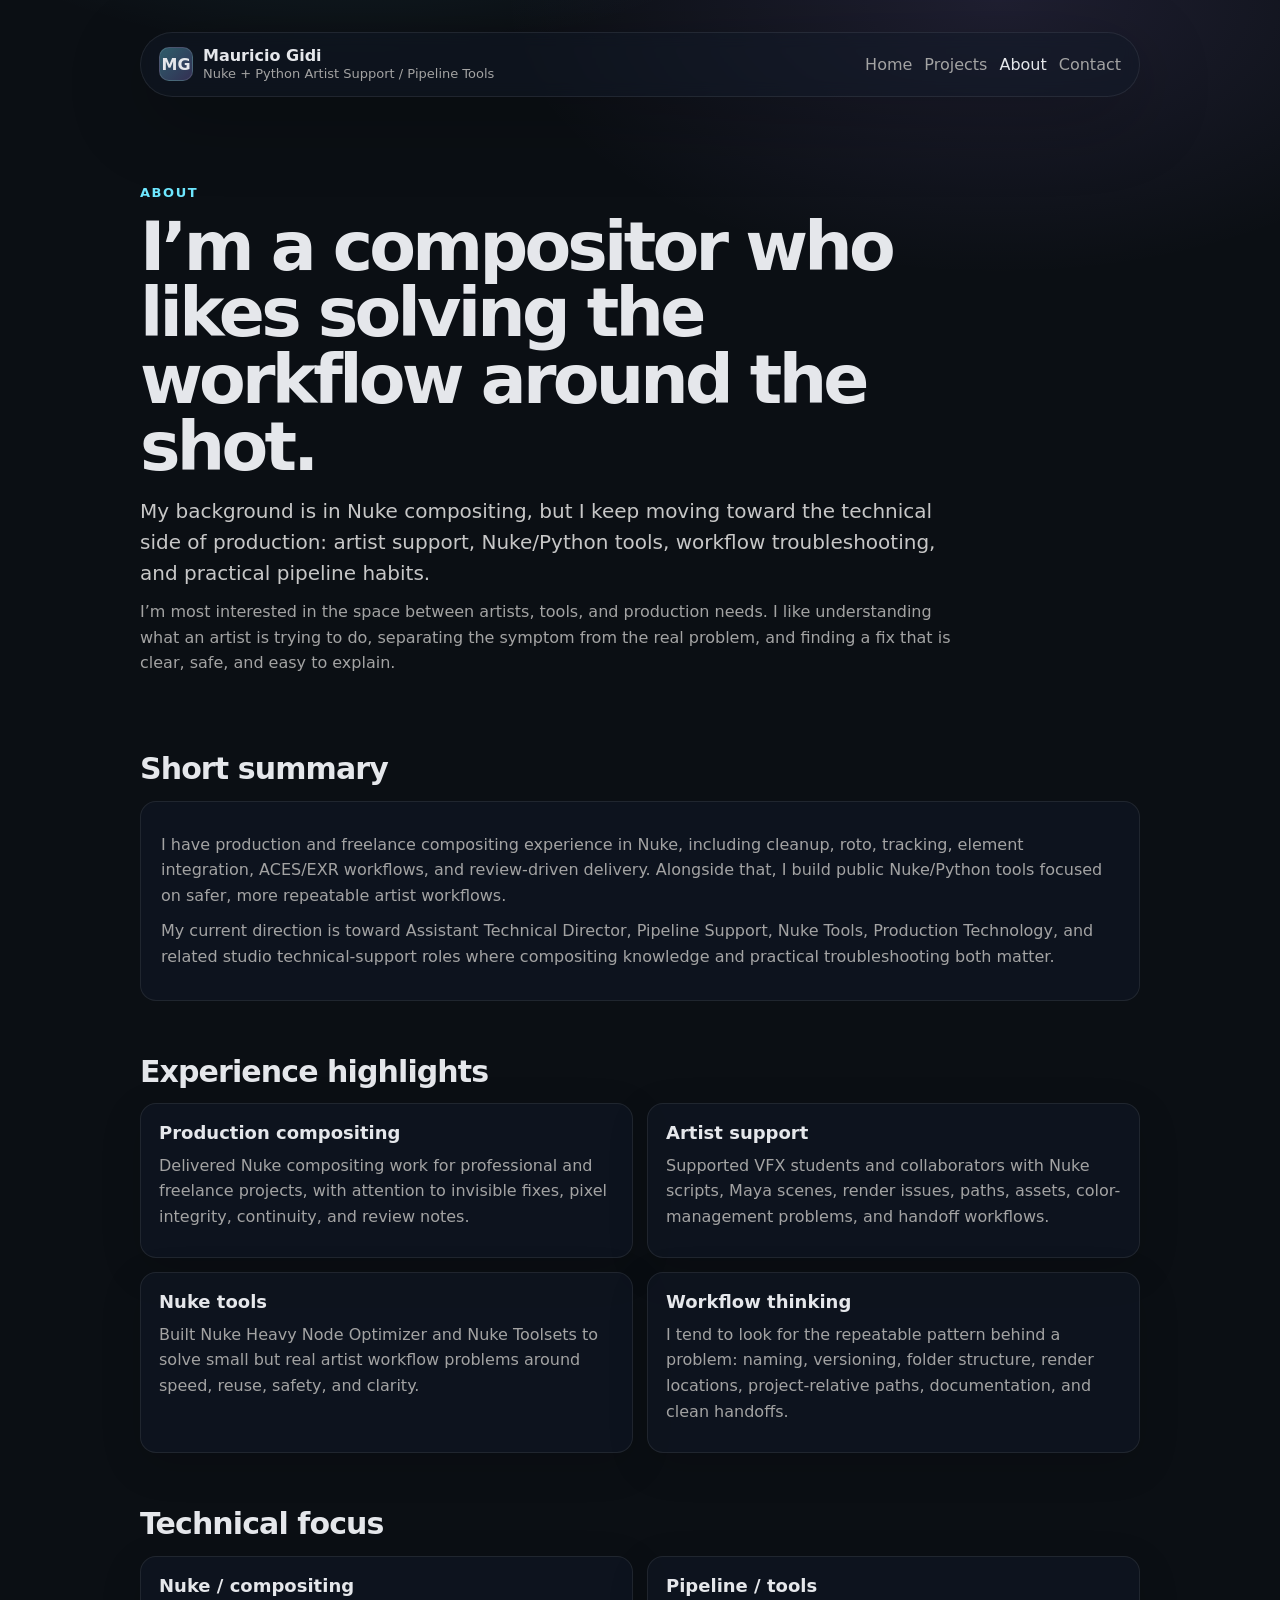
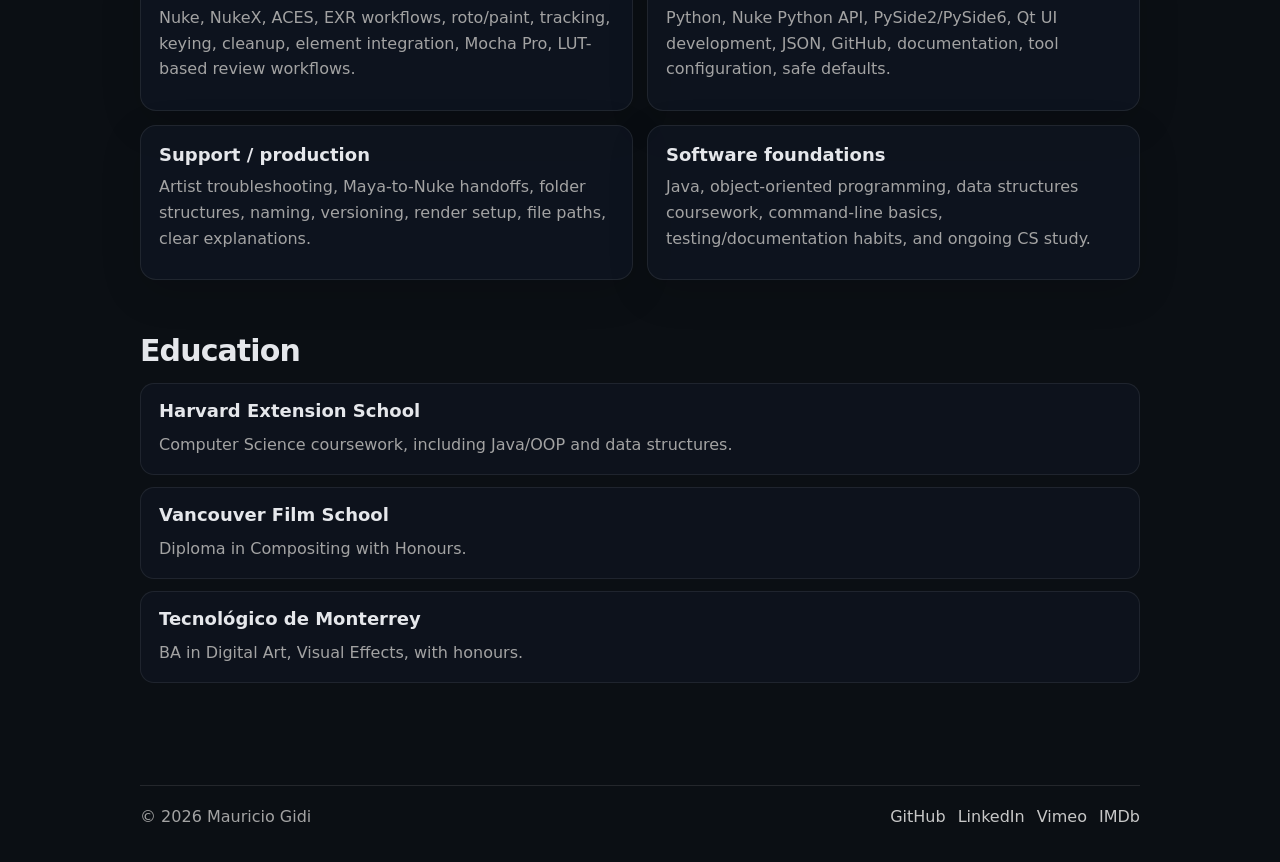
==== about/index.html @ 54291a0c "Update site" ====
<!doctype html>
<html lang="en">
<head>
  <meta charset="utf-8" />
  <meta name="viewport" content="width=device-width, initial-scale=1" />

  <title>About | Mauricio Gidi</title>
  <meta name="description" content="About Mauricio Gidi: VFX compositor focused on Nuke + Python artist support, pipeline tools, and practical production workflows." />
  <meta name="author" content="Mauricio Gidi" />
  <meta name="theme-color" content="#0b0f14" />

  <link rel="canonical" href="https://mauricio-gidi.github.io/about/" />
  <link rel="stylesheet" href="/assets/css/styles.css" />

  <!-- Favicons -->
  <link rel="icon" href="/favicon.ico" sizes="any" />
  <link rel="icon" type="image/png" sizes="32x32" href="/assets/favicons/favicon-32x32.png" />
  <link rel="icon" type="image/png" sizes="16x16" href="/assets/favicons/favicon-16x16.png" />
  <link rel="apple-touch-icon" sizes="180x180" href="/assets/favicons/apple-touch-icon.png" />

  <!-- Open Graph -->
  <meta property="og:title" content="About | Mauricio Gidi" />
  <meta property="og:description" content="VFX compositor focused on Nuke + Python artist support, pipeline tools, and practical production workflows." />
  <meta property="og:type" content="website" />
  <meta property="og:url" content="https://mauricio-gidi.github.io/about/" />
  <meta property="og:image" content="https://mauricio-gidi.github.io/assets/img/og/og-card.png" />
  <meta property="og:image:width" content="1200" />
  <meta property="og:image:height" content="630" />
  <meta property="og:site_name" content="Mauricio Gidi" />

  <!-- Twitter -->
  <meta name="twitter:card" content="summary_large_image" />
  <meta name="twitter:title" content="About | Mauricio Gidi" />
  <meta name="twitter:description" content="VFX compositor focused on Nuke + Python artist support, pipeline tools, and practical production workflows." />
  <meta name="twitter:image" content="https://mauricio-gidi.github.io/assets/img/og/og-card.png" />
</head>

<body>
  <a class="skip-link" href="#main">Skip to content</a>

  <header class="container site-header">
    <nav class="nav" aria-label="Primary">
      <a class="brand" href="/" aria-label="Mauricio Gidi home">
        <span class="badge">MG</span>
        <span>
          <span class="brand-name">Mauricio Gidi</span>
          <span class="brand-subtitle">Nuke + Python Artist Support / Pipeline Tools</span>
        </span>
      </a>

      <div class="nav-links">
        <a href="/">Home</a>
        <a href="/projects/">Projects</a>
        <a href="/about/" class="active" aria-current="page">About</a>
        <a href="/contact/">Contact</a>
      </div>
    </nav>
  </header>

  <main id="main" class="container">
    <section class="hero narrow-hero">
      <p class="eyebrow">About</p>
      <h1>I’m a compositor who likes solving the workflow around the shot.</h1>
      <p class="lede">
        My background is in Nuke compositing, but I keep moving toward the technical side of production:
        artist support, Nuke/Python tools, workflow troubleshooting, and practical pipeline habits.
      </p>
      <p>
        I’m most interested in the space between artists, tools, and production needs. I like understanding what an artist is trying to do,
        separating the symptom from the real problem, and finding a fix that is clear, safe, and easy to explain.
      </p>
    </section>

    <section aria-labelledby="summary-heading">
      <h2 id="summary-heading">Short summary</h2>
      <div class="content-card">
        <p>
          I have production and freelance compositing experience in Nuke, including cleanup, roto, tracking,
          element integration, ACES/EXR workflows, and review-driven delivery. Alongside that, I build public Nuke/Python tools
          focused on safer, more repeatable artist workflows.
        </p>
        <p>
          My current direction is toward Assistant Technical Director, Pipeline Support, Nuke Tools, Production Technology,
          and related studio technical-support roles where compositing knowledge and practical troubleshooting both matter.
        </p>
      </div>
    </section>

    <section aria-labelledby="highlights-heading">
      <h2 id="highlights-heading">Experience highlights</h2>
      <div class="grid compact-grid">
        <article class="card compact-card">
          <h3>Production compositing</h3>
          <p>
            Delivered Nuke compositing work for professional and freelance projects, with attention to invisible fixes,
            pixel integrity, continuity, and review notes.
          </p>
        </article>

        <article class="card compact-card">
          <h3>Artist support</h3>
          <p>
            Supported VFX students and collaborators with Nuke scripts, Maya scenes, render issues, paths, assets,
            color-management problems, and handoff workflows.
          </p>
        </article>

        <article class="card compact-card">
          <h3>Nuke tools</h3>
          <p>
            Built Nuke Heavy Node Optimizer and Nuke Toolsets to solve small but real artist workflow problems around speed,
            reuse, safety, and clarity.
          </p>
        </article>

        <article class="card compact-card">
          <h3>Workflow thinking</h3>
          <p>
            I tend to look for the repeatable pattern behind a problem: naming, versioning, folder structure,
            render locations, project-relative paths, documentation, and clean handoffs.
          </p>
        </article>
      </div>
    </section>

    <section aria-labelledby="skills-heading">
      <h2 id="skills-heading">Technical focus</h2>
      <div class="grid compact-grid">
        <article class="card compact-card">
          <h3>Nuke / compositing</h3>
          <p>Nuke, NukeX, ACES, EXR workflows, roto/paint, tracking, keying, cleanup, element integration, Mocha Pro, LUT-based review workflows.</p>
        </article>

        <article class="card compact-card">
          <h3>Pipeline / tools</h3>
          <p>Python, Nuke Python API, PySide2/PySide6, Qt UI development, JSON, GitHub, documentation, tool configuration, safe defaults.</p>
        </article>

        <article class="card compact-card">
          <h3>Support / production</h3>
          <p>Artist troubleshooting, Maya-to-Nuke handoffs, folder structures, naming, versioning, render setup, file paths, clear explanations.</p>
        </article>

        <article class="card compact-card">
          <h3>Software foundations</h3>
          <p>Java, object-oriented programming, data structures coursework, command-line basics, testing/documentation habits, and ongoing CS study.</p>
        </article>
      </div>
    </section>

    <section aria-labelledby="education-heading">
      <h2 id="education-heading">Education</h2>
      <div class="timeline">
        <article class="timeline-item">
          <h3>Harvard Extension School</h3>
          <p>Computer Science coursework, including Java/OOP and data structures.</p>
        </article>
        <article class="timeline-item">
          <h3>Vancouver Film School</h3>
          <p>Diploma in Compositing with Honours.</p>
        </article>
        <article class="timeline-item">
          <h3>Tecnológico de Monterrey</h3>
          <p>BA in Digital Art, Visual Effects, with honours.</p>
        </article>
      </div>
    </section>
  </main>

  <footer class="container">
    <div class="footer">
      <div>© <span id="y"></span> Mauricio Gidi</div>
      <div class="footer-links">
        <a href="https://github.com/Mauricio-Gidi">GitHub</a>
        <a href="https://www.linkedin.com/in/mauricio-gidi-29689b22a/">LinkedIn</a>
        <a href="https://vimeo.com/user203020207">Vimeo</a>
        <a href="https://www.imdb.com/name/nm15902324/">IMDb</a>
      </div>
    </div>
  </footer>

  <script>
    document.getElementById("y").textContent = new Date().getFullYear();
  </script>
</body>
</html>
---- assets/css/styles.css ----
:root{
  --bg:#0b0f14;
  --panel:#111827;
  --panel-2:#0f172a;
  --text:#e5e7eb;
  --muted:#a3a3a3;
  --muted-2:#c7c7c7;
  --accent:#6ee7ff;
  --accent-2:#a78bfa;
  --max: 1040px;
  --r: 16px;
  --border: rgba(255,255,255,.10);
  --border-soft: rgba(255,255,255,.08);
  --shadow: 0 20px 80px rgba(0,0,0,.24);
}

*{ box-sizing:border-box; }
html,body{ margin:0; padding:0; }
html{ scroll-behavior:smooth; }

body{
  font-family: ui-sans-serif, system-ui, -apple-system, Segoe UI, Roboto, Arial, "Noto Sans", "Helvetica Neue", sans-serif;
  background:
    radial-gradient(900px 500px at 28% -10%, rgba(110,231,255,.18), transparent 60%),
    radial-gradient(900px 500px at 78% 0%, rgba(167,139,250,.13), transparent 55%),
    var(--bg);
  color:var(--text);
  line-height:1.6;
}

img{ max-width:100%; }
a{ color:var(--text); text-decoration:none; }
a:hover{ text-decoration:underline; text-decoration-color:var(--accent); text-underline-offset:4px; }

/* Accessibility */
.skip-link{
  position:absolute;
  left:-999px;
  top:auto;
  width:1px;
  height:1px;
  overflow:hidden;
}
.skip-link:focus{
  left:16px;
  top:16px;
  width:auto;
  height:auto;
  padding:10px 12px;
  border-radius:12px;
  background: rgba(17,24,39,.96);
  border:1px solid var(--border);
  z-index:9999;
}
a:focus-visible, button:focus-visible, .btn:focus-visible{
  outline:2px solid var(--accent);
  outline-offset:3px;
  border-radius:12px;
}

.container{ max-width:var(--max); margin:0 auto; padding:32px 20px; }
.site-header{ padding-bottom:12px; }

.nav{
  display:flex;
  gap:18px;
  align-items:center;
  justify-content:space-between;
  padding:14px 18px;
  border:1px solid var(--border-soft);
  border-radius:999px;
  background:rgba(17,24,39,.50);
  backdrop-filter: blur(8px);
  box-shadow: var(--shadow);
}
.nav a{ color:var(--muted); }
.nav a.active,
.nav a:hover{ color:var(--text); }

.brand{
  display:flex;
  gap:10px;
  align-items:center;
  min-width:0;
}
.brand:hover{ text-decoration:none; }
.badge{
  width:34px;
  height:34px;
  border-radius:10px;
  display:grid;
  place-items:center;
  flex:0 0 auto;
  background: linear-gradient(135deg, rgba(110,231,255,.35), rgba(167,139,250,.25));
  border:1px solid rgba(255,255,255,.12);
  color:var(--text);
  font-weight:700;
}
.brand-name{
  display:block;
  font-weight:700;
  color:var(--text);
  line-height:1.15;
}
.brand-subtitle{
  display:block;
  font-size:13px;
  color:var(--muted);
  margin-top:1px;
  line-height:1.2;
}
.nav-links{
  display:flex;
  gap:12px;
  flex-wrap:wrap;
  justify-content:flex-end;
}

h1{
  font-size:clamp(38px, 7vw, 68px);
  line-height:.98;
  letter-spacing:-.055em;
  margin:10px 0 16px;
}
h2{
  font-size:clamp(22px, 3vw, 30px);
  line-height:1.15;
  letter-spacing:-.03em;
  margin:0 0 14px;
}
h3{
  font-size:18px;
  line-height:1.25;
  margin:0 0 8px;
}
p{ color:var(--muted); margin:10px 0; }
.lede{
  font-size:clamp(17px, 2vw, 20px);
  line-height:1.55;
  color:var(--muted-2);
}
.eyebrow{
  margin:0 0 10px;
  color:var(--accent);
  font-size:13px;
  font-weight:700;
  letter-spacing:.12em;
  text-transform:uppercase;
}

code{
  font-family: ui-monospace, SFMono-Regular, Menlo, Monaco, Consolas, "Liberation Mono", "Courier New", monospace;
  font-size:0.95em;
  padding:1px 6px;
  border-radius:8px;
  border:1px solid rgba(255,255,255,.10);
  background: rgba(17,24,39,.45);
}

section{ margin-top:54px; }
.hero{ padding:42px 0 12px; margin-top:0; }
.narrow-hero{ max-width:820px; }
.hero-grid{
  display:grid;
  grid-template-columns: minmax(0, 1.45fr) minmax(260px, .55fr);
  gap:24px;
  align-items:start;
}
.hero-panel,
.content-card{
  border:1px solid var(--border-soft);
  border-radius:var(--r);
  background:rgba(17,24,39,.55);
  padding:20px;
}
.hero-panel{ position:sticky; top:22px; margin-top:22px; }
.hero-panel h2{ font-size:18px; margin-bottom:12px; }

.kickers{
  display:flex;
  flex-wrap:wrap;
  gap:10px;
  margin:14px 0 4px;
}
.tag{
  font-size:13px;
  color:var(--text);
  padding:6px 10px;
  border-radius:999px;
  border:1px solid rgba(255,255,255,.10);
  background: rgba(17,24,39,.45);
}

.grid{
  display:grid;
  grid-template-columns: repeat(12, 1fr);
  gap:14px;
}
.card{
  grid-column: span 6;
  padding:18px;
  border-radius:var(--r);
  border:1px solid var(--border-soft);
  background: rgba(17,24,39,.55);
  box-shadow: 0 12px 42px rgba(0,0,0,.14);
}
.card p{ margin:0 0 10px; }
.card.thirds{ grid-column: span 4; }
.feature-card{ grid-column: span 6; }
.compact-grid .compact-card{ grid-column: span 6; }

.section-heading{
  display:flex;
  justify-content:space-between;
  align-items:end;
  gap:16px;
  margin-bottom:14px;
}
.section-intro{
  max-width:790px;
  margin-top:0;
  margin-bottom:16px;
}
.text-link{
  color:var(--accent);
  font-weight:700;
  white-space:nowrap;
}

.media{
  margin:14px 0 12px;
  border-radius:12px;
  overflow:hidden;
  border:1px solid rgba(255,255,255,.10);
  background: rgba(17,24,39,.35);
}
.media img{
  width:100%;
  height:auto;
  display:block;
}
.media figcaption{
  padding:9px 10px;
  font-size:13px;
  color:var(--muted);
}

.project-notes{
  display:grid;
  gap:10px;
  margin:14px 0;
  padding:14px;
  border-radius:12px;
  border:1px solid rgba(255,255,255,.10);
  background: rgba(15,23,42,.58);
}
.project-notes strong{
  display:block;
  font-size:13px;
  text-transform:uppercase;
  letter-spacing:.06em;
  color:var(--muted-2);
  margin-bottom:2px;
}
.project-notes p{ font-size:14px; line-height:1.45; }

.btnrow{
  display:flex;
  gap:10px;
  flex-wrap:wrap;
  margin-top:18px;
}
.btn{
  display:inline-block;
  padding:10px 12px;
  border-radius:12px;
  border:1px solid rgba(255,255,255,.12);
  background: rgba(17,24,39,.65);
  color:var(--text);
  font-weight:650;
}
.btn.primary{
  background: linear-gradient(135deg, rgba(110,231,255,.20), rgba(167,139,250,.14));
  border-color: rgba(110,231,255,.25);
}

.timeline{
  display:grid;
  gap:12px;
}
.timeline-item{
  padding:16px 18px;
  border-radius:14px;
  border:1px solid var(--border-soft);
  background: rgba(17,24,39,.45);
}
.timeline-item p{ margin-bottom:0; }

.footer{
  margin-top:38px;
  padding-top:18px;
  border-top:1px solid rgba(255,255,255,.10);
  display:flex;
  justify-content:space-between;
  gap:14px;
  flex-wrap:wrap;
  color:var(--muted);
}
.footer-links{
  display:flex;
  gap:12px;
  flex-wrap:wrap;
}
.footer a{ color:var(--muted-2); }

@media (max-width: 820px){
  .nav{
    align-items:flex-start;
    border-radius:24px;
    flex-direction:column;
  }
  .nav-links{ justify-content:flex-start; }
  .hero-grid{ grid-template-columns:1fr; }
  .hero-panel{ position:static; margin-top:0; }
  .card,
  .card.thirds,
  .feature-card,
  .compact-grid .compact-card{
    grid-column: span 12;
  }
  .section-heading{
    align-items:flex-start;
    flex-direction:column;
  }
}

@media (max-width: 520px){
  .container{ padding:24px 16px; }
  .brand-subtitle{ font-size:12px; }
  .nav-links{ gap:10px; }
  section{ margin-top:42px; }
}
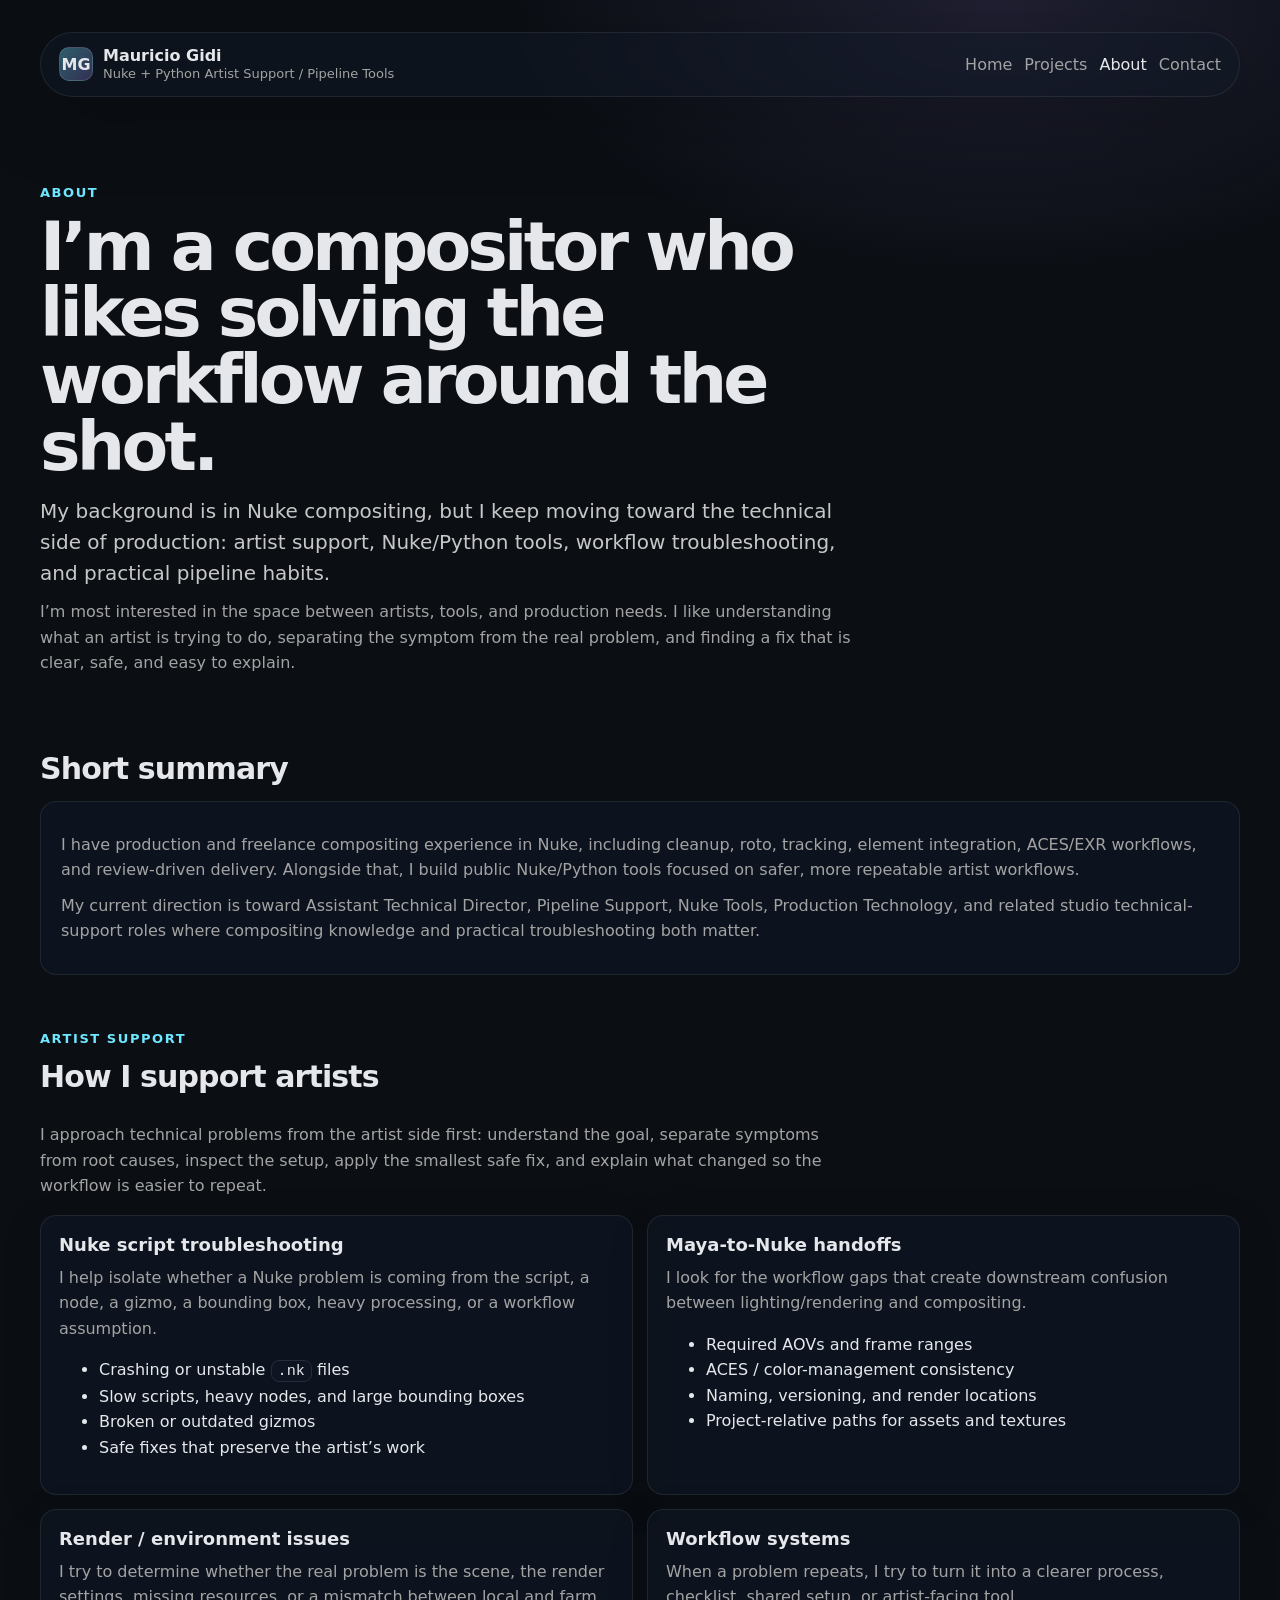
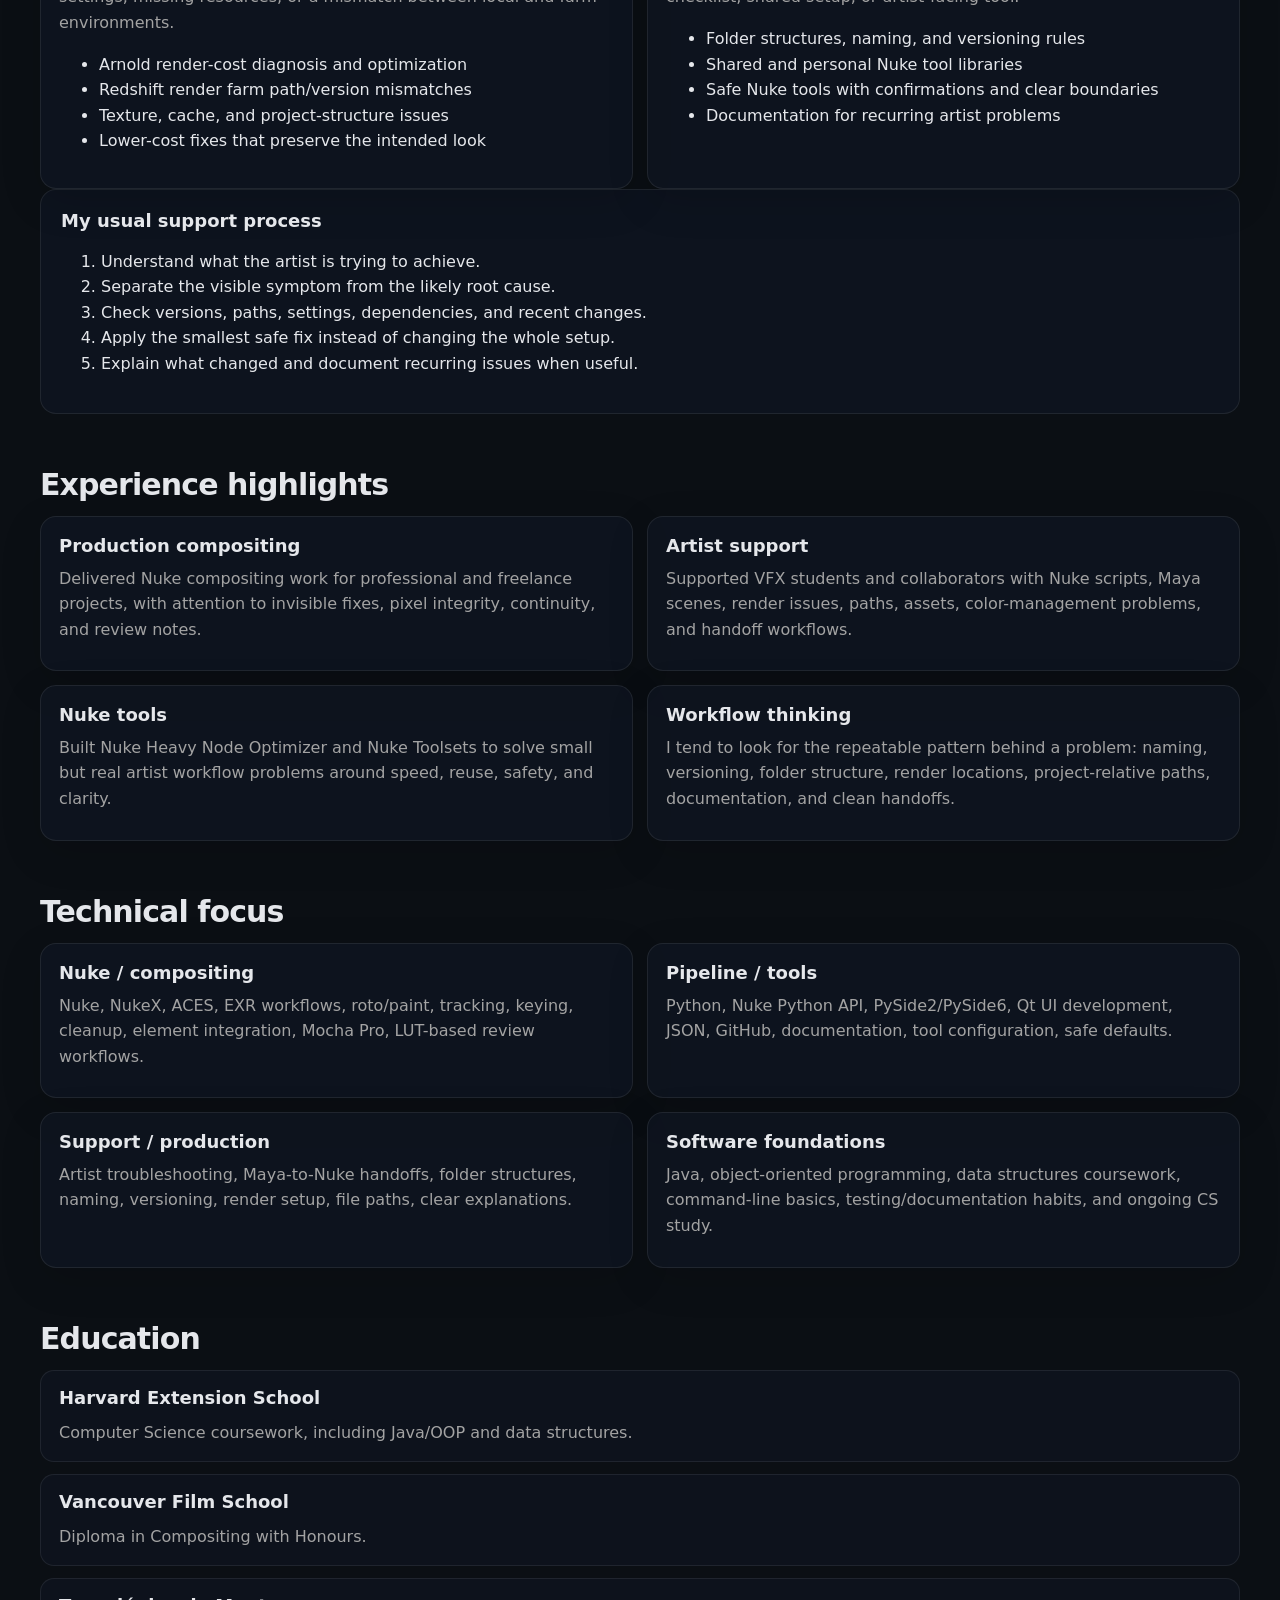
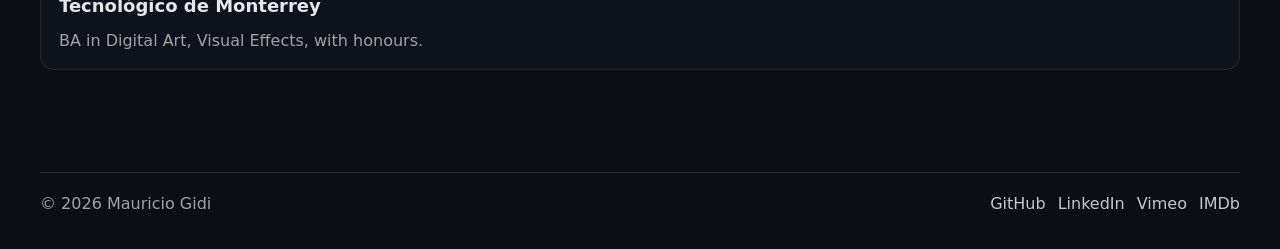
==== commit 4c85433d: "Update index.html" ====
--- a/about/index.html
+++ b/about/index.html
@@ -86,6 +86,87 @@
       </div>
     </section>
 
+    <section aria-labelledby="support-heading" class="support-section">
+      <div class="section-heading">
+        <div>
+          <p class="eyebrow">Artist support</p>
+          <h2 id="support-heading">How I support artists</h2>
+        </div>
+      </div>
+    
+      <p class="section-intro">
+        I approach technical problems from the artist side first: understand the goal, separate symptoms from root causes,
+        inspect the setup, apply the smallest safe fix, and explain what changed so the workflow is easier to repeat.
+      </p>
+    
+      <div class="grid support-grid">
+        <article class="card support-card">
+          <h3>Nuke script troubleshooting</h3>
+          <p>
+            I help isolate whether a Nuke problem is coming from the script, a node, a gizmo, a bounding box,
+            heavy processing, or a workflow assumption.
+          </p>
+          <ul class="proof-list">
+            <li>Crashing or unstable <code>.nk</code> files</li>
+            <li>Slow scripts, heavy nodes, and large bounding boxes</li>
+            <li>Broken or outdated gizmos</li>
+            <li>Safe fixes that preserve the artist’s work</li>
+          </ul>
+        </article>
+    
+        <article class="card support-card">
+          <h3>Maya-to-Nuke handoffs</h3>
+          <p>
+            I look for the workflow gaps that create downstream confusion between lighting/rendering and compositing.
+          </p>
+          <ul class="proof-list">
+            <li>Required AOVs and frame ranges</li>
+            <li>ACES / color-management consistency</li>
+            <li>Naming, versioning, and render locations</li>
+            <li>Project-relative paths for assets and textures</li>
+          </ul>
+        </article>
+    
+        <article class="card support-card">
+          <h3>Render / environment issues</h3>
+          <p>
+            I try to determine whether the real problem is the scene, the render settings, missing resources,
+            or a mismatch between local and farm environments.
+          </p>
+          <ul class="proof-list">
+            <li>Arnold render-cost diagnosis and optimization</li>
+            <li>Redshift render farm path/version mismatches</li>
+            <li>Texture, cache, and project-structure issues</li>
+            <li>Lower-cost fixes that preserve the intended look</li>
+          </ul>
+        </article>
+    
+        <article class="card support-card">
+          <h3>Workflow systems</h3>
+          <p>
+            When a problem repeats, I try to turn it into a clearer process, checklist, shared setup, or artist-facing tool.
+          </p>
+          <ul class="proof-list">
+            <li>Folder structures, naming, and versioning rules</li>
+            <li>Shared and personal Nuke tool libraries</li>
+            <li>Safe Nuke tools with confirmations and clear boundaries</li>
+            <li>Documentation for recurring artist problems</li>
+          </ul>
+        </article>
+      </div>
+    
+      <div class="content-card support-process" aria-labelledby="process-heading">
+        <h3 id="process-heading">My usual support process</h3>
+        <ol class="process-list">
+          <li>Understand what the artist is trying to achieve.</li>
+          <li>Separate the visible symptom from the likely root cause.</li>
+          <li>Check versions, paths, settings, dependencies, and recent changes.</li>
+          <li>Apply the smallest safe fix instead of changing the whole setup.</li>
+          <li>Explain what changed and document recurring issues when useful.</li>
+        </ol>
+      </div>
+    </section>
+    
     <section aria-labelledby="highlights-heading">
       <h2 id="highlights-heading">Experience highlights</h2>
       <div class="grid compact-grid">
--- a/assets/css/styles.css
+++ b/assets/css/styles.css
@@ -7,7 +7,7 @@
   --muted-2:#c7c7c7;
   --accent:#6ee7ff;
   --accent-2:#a78bfa;
-  --max: 1040px;
+  --max: 1240px;
   --r: 16px;
   --border: rgba(255,255,255,.10);
   --border-soft: rgba(255,255,255,.08);
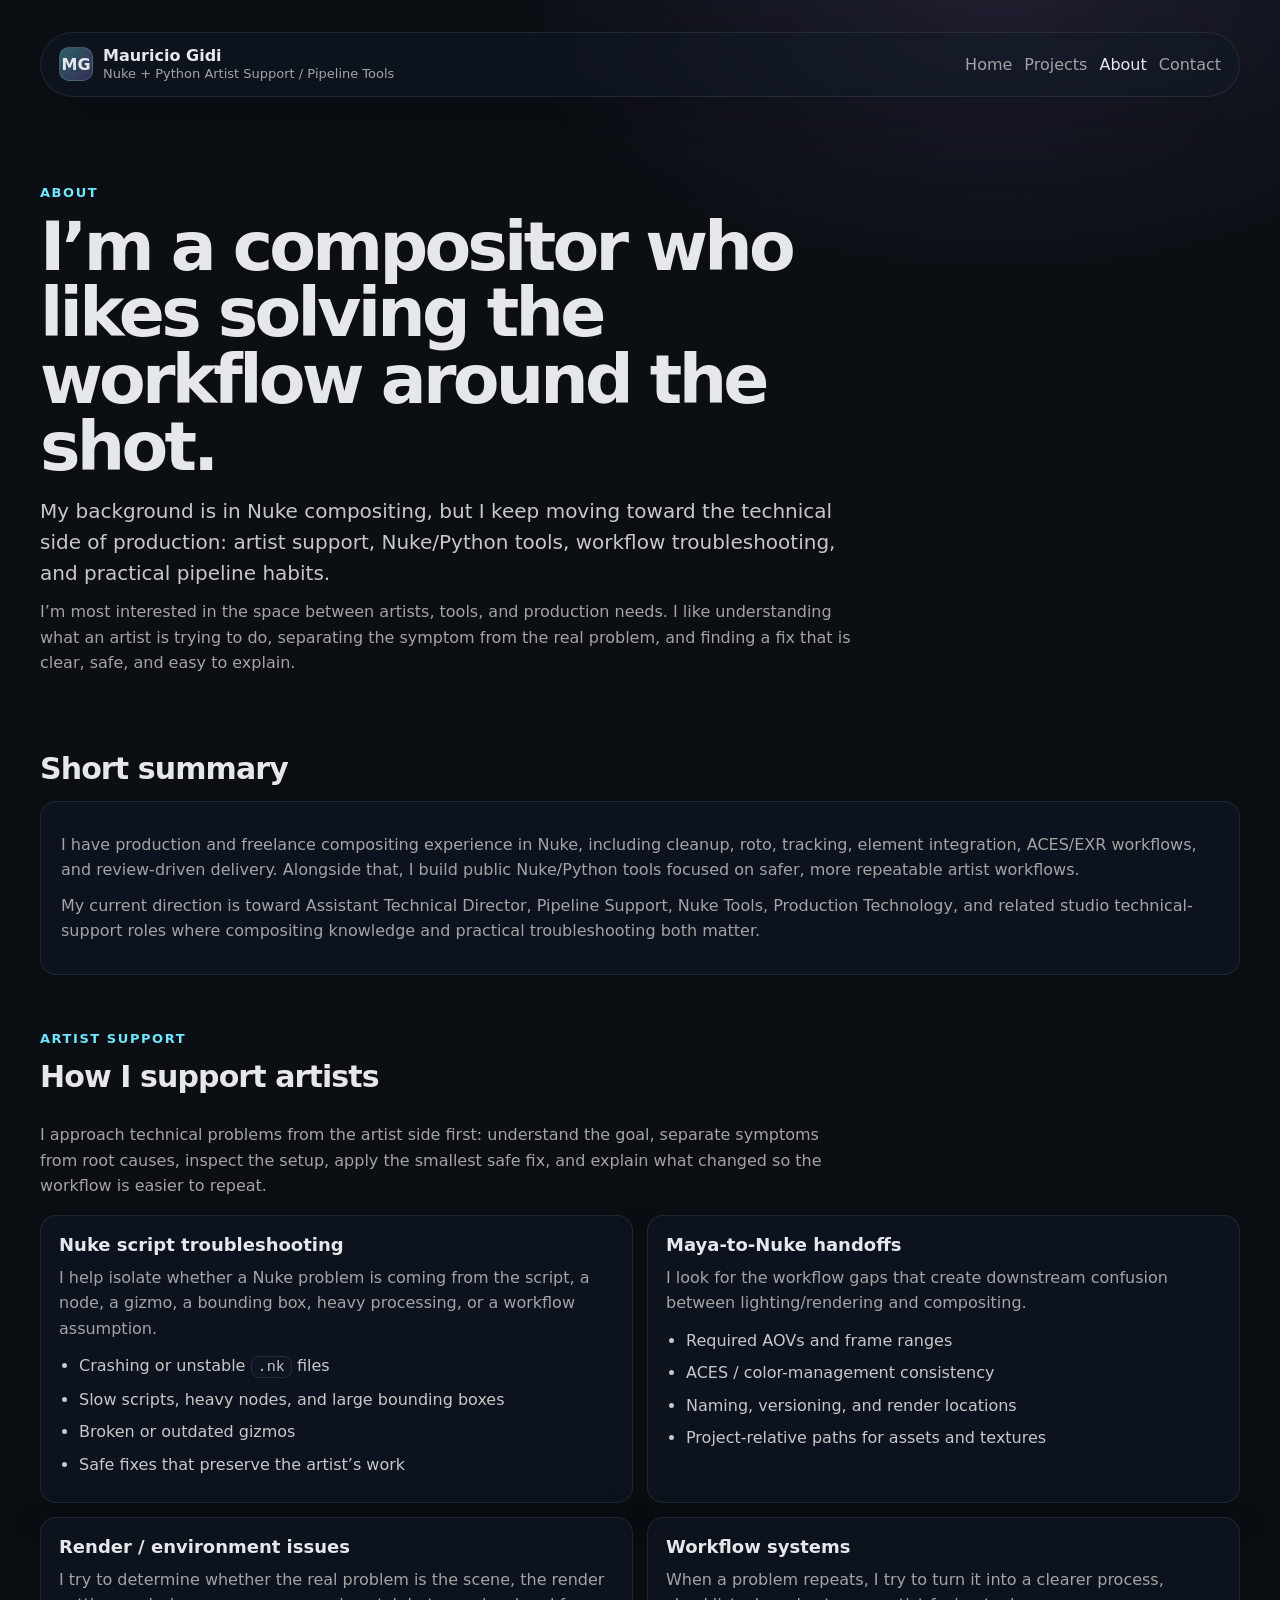
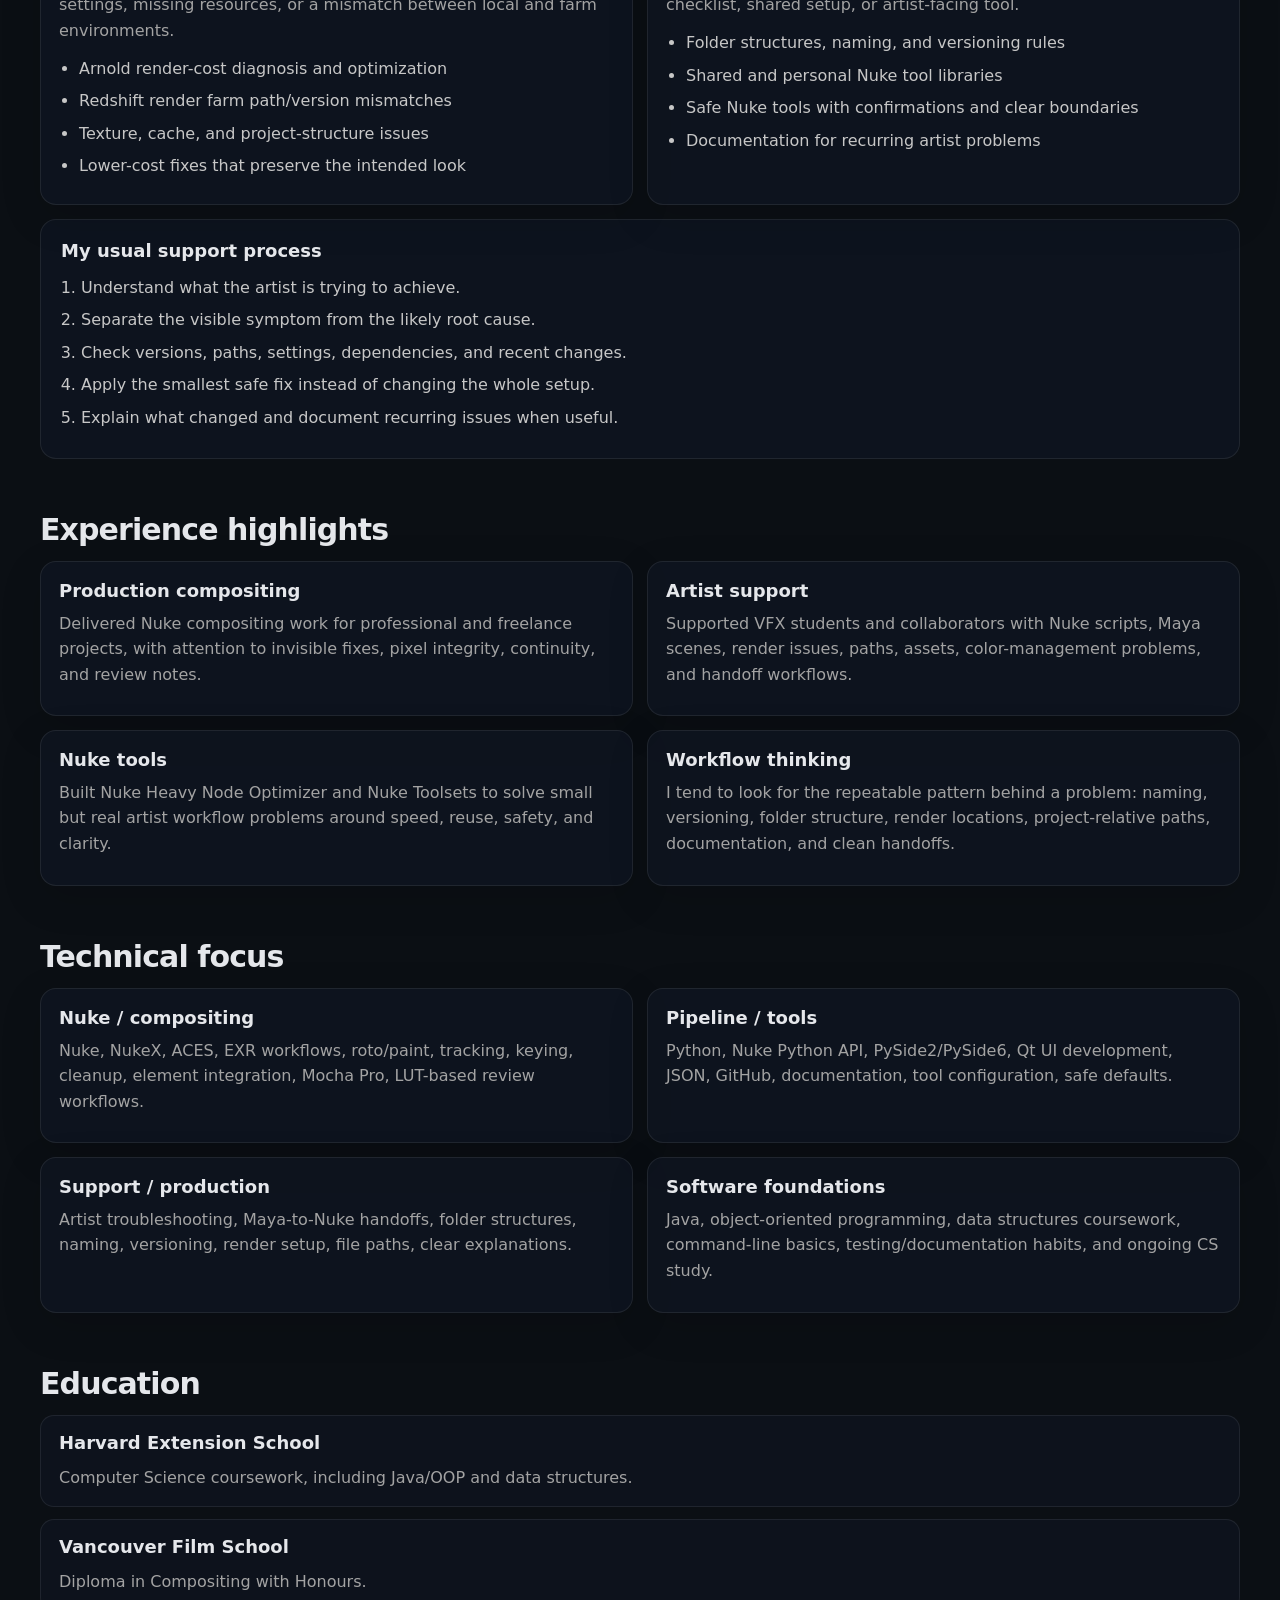
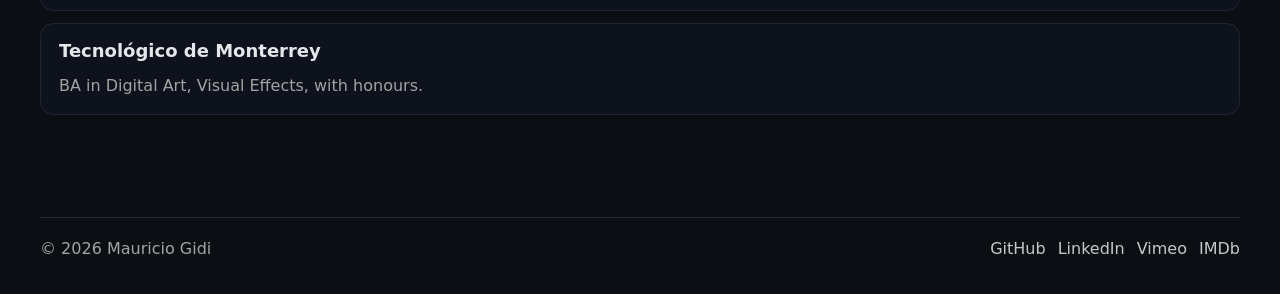
==== commit afcca7be: "Update index.html" ====
--- a/about/index.html
+++ b/about/index.html
@@ -93,12 +93,12 @@
           <h2 id="support-heading">How I support artists</h2>
         </div>
       </div>
-    
+
       <p class="section-intro">
         I approach technical problems from the artist side first: understand the goal, separate symptoms from root causes,
         inspect the setup, apply the smallest safe fix, and explain what changed so the workflow is easier to repeat.
       </p>
-    
+
       <div class="grid support-grid">
         <article class="card support-card">
           <h3>Nuke script troubleshooting</h3>
@@ -113,7 +113,7 @@
             <li>Safe fixes that preserve the artist’s work</li>
           </ul>
         </article>
-    
+
         <article class="card support-card">
           <h3>Maya-to-Nuke handoffs</h3>
           <p>
@@ -126,7 +126,7 @@
             <li>Project-relative paths for assets and textures</li>
           </ul>
         </article>
-    
+
         <article class="card support-card">
           <h3>Render / environment issues</h3>
           <p>
@@ -140,7 +140,7 @@
             <li>Lower-cost fixes that preserve the intended look</li>
           </ul>
         </article>
-    
+
         <article class="card support-card">
           <h3>Workflow systems</h3>
           <p>
@@ -154,7 +154,7 @@
           </ul>
         </article>
       </div>
-    
+
       <div class="content-card support-process" aria-labelledby="process-heading">
         <h3 id="process-heading">My usual support process</h3>
         <ol class="process-list">
@@ -166,7 +166,7 @@
         </ol>
       </div>
     </section>
-    
+
     <section aria-labelledby="highlights-heading">
       <h2 id="highlights-heading">Experience highlights</h2>
       <div class="grid compact-grid">
--- a/assets/css/styles.css
+++ b/assets/css/styles.css
@@ -340,3 +340,38 @@
   .nav-links{ gap:10px; }
   section{ margin-top:42px; }
 }
+
+/* About page: artist-support proof section */
+.support-grid .support-card{
+  grid-column: span 6;
+}
+
+.support-card p{
+  margin-bottom:12px;
+}
+
+.proof-list,
+.process-list{
+  margin:12px 0 0;
+  padding-left:20px;
+  color:var(--muted-2);
+}
+
+.proof-list li,
+.process-list li{
+  margin:7px 0;
+}
+
+.support-process{
+  margin-top:14px;
+}
+
+.support-process h3{
+  margin-bottom:6px;
+}
+
+@media (max-width: 820px){
+  .support-grid .support-card{
+    grid-column: span 12;
+  }
+}
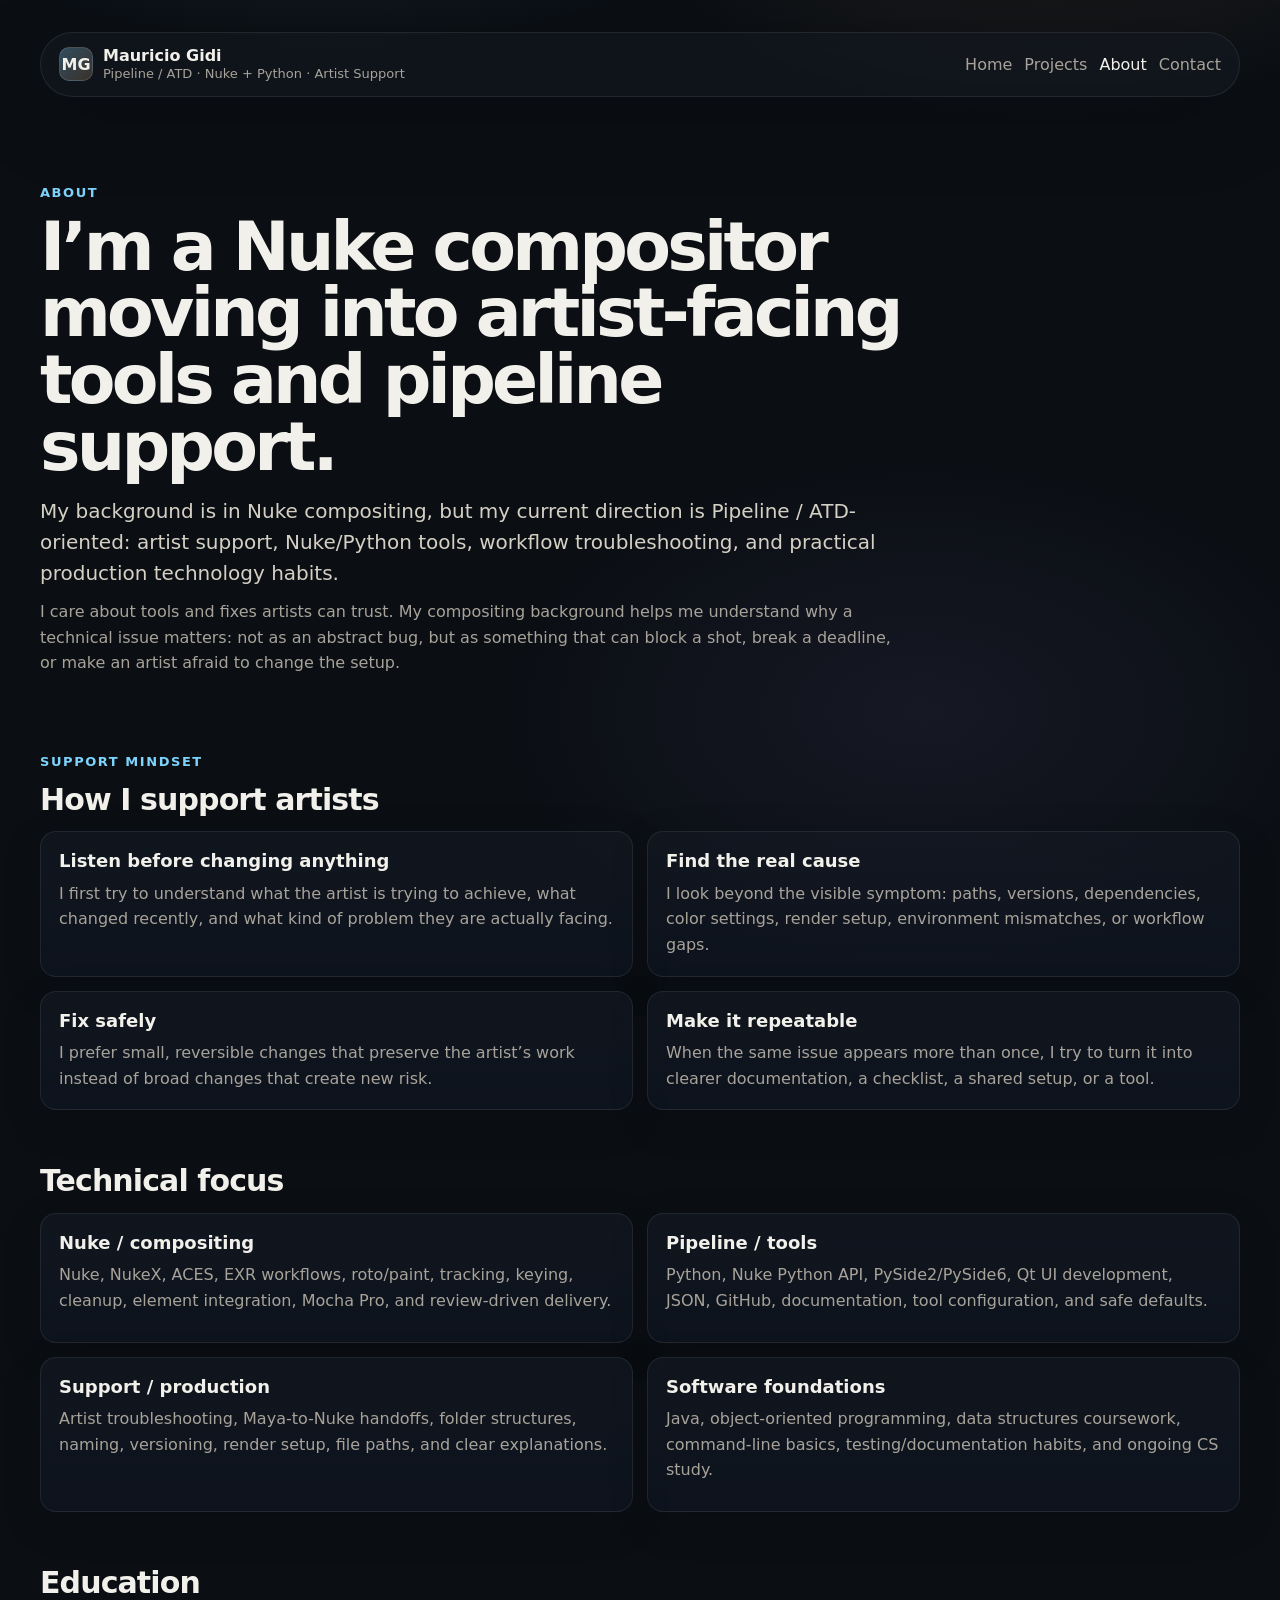
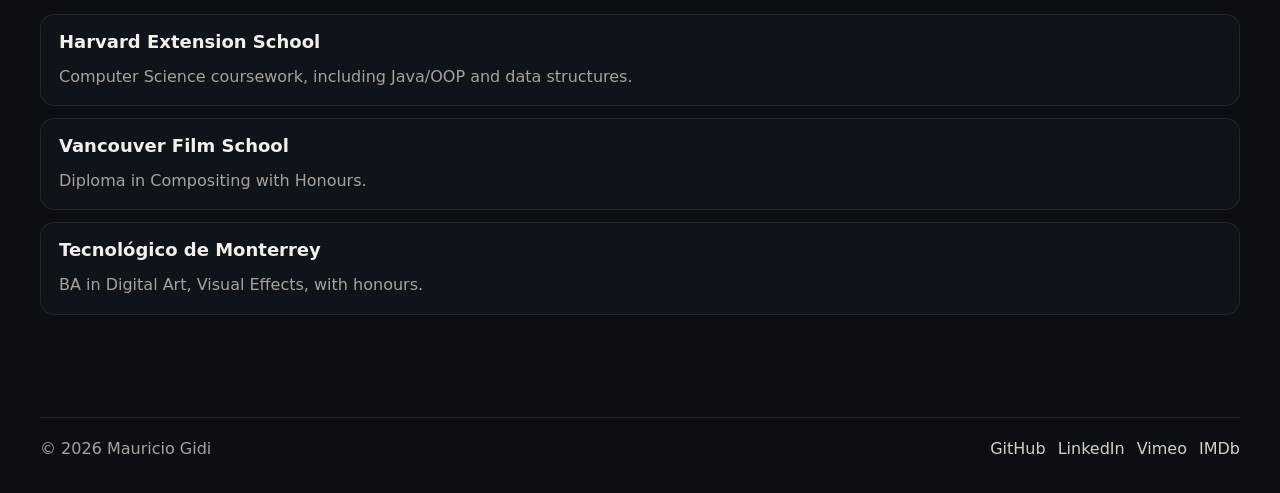
==== commit db88c62a: "Add files via upload" ====
--- a/about/index.html
+++ b/about/index.html
@@ -5,7 +5,7 @@
   <meta name="viewport" content="width=device-width, initial-scale=1" />
 
   <title>About | Mauricio Gidi</title>
-  <meta name="description" content="About Mauricio Gidi: VFX compositor focused on Nuke + Python artist support, pipeline tools, and practical production workflows." />
+  <meta name="description" content="About Mauricio Gidi: Nuke compositor moving into artist-facing tools, pipeline support, and production technology work." />
   <meta name="author" content="Mauricio Gidi" />
   <meta name="theme-color" content="#0b0f14" />
 
@@ -20,7 +20,7 @@
 
   <!-- Open Graph -->
   <meta property="og:title" content="About | Mauricio Gidi" />
-  <meta property="og:description" content="VFX compositor focused on Nuke + Python artist support, pipeline tools, and practical production workflows." />
+  <meta property="og:description" content="Nuke compositor moving into artist-facing tools, pipeline support, and production technology work." />
   <meta property="og:type" content="website" />
   <meta property="og:url" content="https://mauricio-gidi.github.io/about/" />
   <meta property="og:image" content="https://mauricio-gidi.github.io/assets/img/og/og-card.png" />
@@ -31,10 +31,9 @@
   <!-- Twitter -->
   <meta name="twitter:card" content="summary_large_image" />
   <meta name="twitter:title" content="About | Mauricio Gidi" />
-  <meta name="twitter:description" content="VFX compositor focused on Nuke + Python artist support, pipeline tools, and practical production workflows." />
+  <meta name="twitter:description" content="Nuke compositor moving into artist-facing tools, pipeline support, and production technology work." />
   <meta name="twitter:image" content="https://mauricio-gidi.github.io/assets/img/og/og-card.png" />
 </head>
-
 <body>
   <a class="skip-link" href="#main">Skip to content</a>
 
@@ -44,7 +43,7 @@
         <span class="badge">MG</span>
         <span>
           <span class="brand-name">Mauricio Gidi</span>
-          <span class="brand-subtitle">Nuke + Python Artist Support / Pipeline Tools</span>
+          <span class="brand-subtitle">Pipeline / ATD · Nuke + Python · Artist Support</span>
         </span>
       </a>
 
@@ -60,166 +59,59 @@
   <main id="main" class="container">
     <section class="hero narrow-hero">
       <p class="eyebrow">About</p>
-      <h1>I’m a compositor who likes solving the workflow around the shot.</h1>
+      <h1>I’m a Nuke compositor moving into artist-facing tools and pipeline support.</h1>
       <p class="lede">
-        My background is in Nuke compositing, but I keep moving toward the technical side of production:
-        artist support, Nuke/Python tools, workflow troubleshooting, and practical pipeline habits.
+        My background is in Nuke compositing, but my current direction is Pipeline / ATD-oriented:
+        artist support, Nuke/Python tools, workflow troubleshooting, and practical production technology habits.
       </p>
       <p>
-        I’m most interested in the space between artists, tools, and production needs. I like understanding what an artist is trying to do,
-        separating the symptom from the real problem, and finding a fix that is clear, safe, and easy to explain.
+        I care about tools and fixes artists can trust. My compositing background helps me understand why a technical issue matters:
+        not as an abstract bug, but as something that can block a shot, break a deadline, or make an artist afraid to change the setup.
       </p>
     </section>
 
-    <section aria-labelledby="summary-heading">
-      <h2 id="summary-heading">Short summary</h2>
-      <div class="content-card">
-        <p>
-          I have production and freelance compositing experience in Nuke, including cleanup, roto, tracking,
-          element integration, ACES/EXR workflows, and review-driven delivery. Alongside that, I build public Nuke/Python tools
-          focused on safer, more repeatable artist workflows.
-        </p>
-        <p>
-          My current direction is toward Assistant Technical Director, Pipeline Support, Nuke Tools, Production Technology,
-          and related studio technical-support roles where compositing knowledge and practical troubleshooting both matter.
-        </p>
-      </div>
-    </section>
-
-    <section aria-labelledby="support-heading" class="support-section">
-      <div class="section-heading">
-        <div>
-          <p class="eyebrow">Artist support</p>
-          <h2 id="support-heading">How I support artists</h2>
-        </div>
-      </div>
-
-      <p class="section-intro">
-        I approach technical problems from the artist side first: understand the goal, separate symptoms from root causes,
-        inspect the setup, apply the smallest safe fix, and explain what changed so the workflow is easier to repeat.
-      </p>
-
+    <section aria-labelledby="support-heading">
+      <p class="eyebrow">Support mindset</p>
+      <h2 id="support-heading">How I support artists</h2>
       <div class="grid support-grid">
         <article class="card support-card">
-          <h3>Nuke script troubleshooting</h3>
-          <p>
-            I help isolate whether a Nuke problem is coming from the script, a node, a gizmo, a bounding box,
-            heavy processing, or a workflow assumption.
-          </p>
-          <ul class="proof-list">
-            <li>Crashing or unstable <code>.nk</code> files</li>
-            <li>Slow scripts, heavy nodes, and large bounding boxes</li>
-            <li>Broken or outdated gizmos</li>
-            <li>Safe fixes that preserve the artist’s work</li>
-          </ul>
+          <h3>Listen before changing anything</h3>
+          <p>I first try to understand what the artist is trying to achieve, what changed recently, and what kind of problem they are actually facing.</p>
         </article>
 
         <article class="card support-card">
-          <h3>Maya-to-Nuke handoffs</h3>
-          <p>
-            I look for the workflow gaps that create downstream confusion between lighting/rendering and compositing.
-          </p>
-          <ul class="proof-list">
-            <li>Required AOVs and frame ranges</li>
-            <li>ACES / color-management consistency</li>
-            <li>Naming, versioning, and render locations</li>
-            <li>Project-relative paths for assets and textures</li>
-          </ul>
+          <h3>Find the real cause</h3>
+          <p>I look beyond the visible symptom: paths, versions, dependencies, color settings, render setup, environment mismatches, or workflow gaps.</p>
         </article>
 
         <article class="card support-card">
-          <h3>Render / environment issues</h3>
-          <p>
-            I try to determine whether the real problem is the scene, the render settings, missing resources,
-            or a mismatch between local and farm environments.
-          </p>
-          <ul class="proof-list">
-            <li>Arnold render-cost diagnosis and optimization</li>
-            <li>Redshift render farm path/version mismatches</li>
-            <li>Texture, cache, and project-structure issues</li>
-            <li>Lower-cost fixes that preserve the intended look</li>
-          </ul>
+          <h3>Fix safely</h3>
+          <p>I prefer small, reversible changes that preserve the artist’s work instead of broad changes that create new risk.</p>
         </article>
 
         <article class="card support-card">
-          <h3>Workflow systems</h3>
-          <p>
-            When a problem repeats, I try to turn it into a clearer process, checklist, shared setup, or artist-facing tool.
-          </p>
-          <ul class="proof-list">
-            <li>Folder structures, naming, and versioning rules</li>
-            <li>Shared and personal Nuke tool libraries</li>
-            <li>Safe Nuke tools with confirmations and clear boundaries</li>
-            <li>Documentation for recurring artist problems</li>
-          </ul>
-        </article>
-      </div>
-
-      <div class="content-card support-process" aria-labelledby="process-heading">
-        <h3 id="process-heading">My usual support process</h3>
-        <ol class="process-list">
-          <li>Understand what the artist is trying to achieve.</li>
-          <li>Separate the visible symptom from the likely root cause.</li>
-          <li>Check versions, paths, settings, dependencies, and recent changes.</li>
-          <li>Apply the smallest safe fix instead of changing the whole setup.</li>
-          <li>Explain what changed and document recurring issues when useful.</li>
-        </ol>
-      </div>
-    </section>
-
-    <section aria-labelledby="highlights-heading">
-      <h2 id="highlights-heading">Experience highlights</h2>
-      <div class="grid compact-grid">
-        <article class="card compact-card">
-          <h3>Production compositing</h3>
-          <p>
-            Delivered Nuke compositing work for professional and freelance projects, with attention to invisible fixes,
-            pixel integrity, continuity, and review notes.
-          </p>
-        </article>
-
-        <article class="card compact-card">
-          <h3>Artist support</h3>
-          <p>
-            Supported VFX students and collaborators with Nuke scripts, Maya scenes, render issues, paths, assets,
-            color-management problems, and handoff workflows.
-          </p>
-        </article>
-
-        <article class="card compact-card">
-          <h3>Nuke tools</h3>
-          <p>
-            Built Nuke Heavy Node Optimizer and Nuke Toolsets to solve small but real artist workflow problems around speed,
-            reuse, safety, and clarity.
-          </p>
-        </article>
-
-        <article class="card compact-card">
-          <h3>Workflow thinking</h3>
-          <p>
-            I tend to look for the repeatable pattern behind a problem: naming, versioning, folder structure,
-            render locations, project-relative paths, documentation, and clean handoffs.
-          </p>
+          <h3>Make it repeatable</h3>
+          <p>When the same issue appears more than once, I try to turn it into clearer documentation, a checklist, a shared setup, or a tool.</p>
         </article>
       </div>
     </section>
 
-    <section aria-labelledby="skills-heading">
-      <h2 id="skills-heading">Technical focus</h2>
+    <section aria-labelledby="focus-heading">
+      <h2 id="focus-heading">Technical focus</h2>
       <div class="grid compact-grid">
         <article class="card compact-card">
           <h3>Nuke / compositing</h3>
-          <p>Nuke, NukeX, ACES, EXR workflows, roto/paint, tracking, keying, cleanup, element integration, Mocha Pro, LUT-based review workflows.</p>
+          <p>Nuke, NukeX, ACES, EXR workflows, roto/paint, tracking, keying, cleanup, element integration, Mocha Pro, and review-driven delivery.</p>
         </article>
 
         <article class="card compact-card">
           <h3>Pipeline / tools</h3>
-          <p>Python, Nuke Python API, PySide2/PySide6, Qt UI development, JSON, GitHub, documentation, tool configuration, safe defaults.</p>
+          <p>Python, Nuke Python API, PySide2/PySide6, Qt UI development, JSON, GitHub, documentation, tool configuration, and safe defaults.</p>
         </article>
 
         <article class="card compact-card">
           <h3>Support / production</h3>
-          <p>Artist troubleshooting, Maya-to-Nuke handoffs, folder structures, naming, versioning, render setup, file paths, clear explanations.</p>
+          <p>Artist troubleshooting, Maya-to-Nuke handoffs, folder structures, naming, versioning, render setup, file paths, and clear explanations.</p>
         </article>
 
         <article class="card compact-card">
@@ -252,10 +144,10 @@
     <div class="footer">
       <div>© <span id="y"></span> Mauricio Gidi</div>
       <div class="footer-links">
-        <a href="https://github.com/Mauricio-Gidi">GitHub</a>
-        <a href="https://www.linkedin.com/in/mauricio-gidi-29689b22a/">LinkedIn</a>
-        <a href="https://vimeo.com/user203020207">Vimeo</a>
-        <a href="https://www.imdb.com/name/nm15902324/">IMDb</a>
+        <a href="https://github.com/Mauricio-Gidi" target="_blank" rel="noopener noreferrer">GitHub</a>
+        <a href="https://www.linkedin.com/in/mauricio-gidi-29689b22a/" target="_blank" rel="noopener noreferrer">LinkedIn</a>
+        <a href="https://vimeo.com/user203020207" target="_blank" rel="noopener noreferrer">Vimeo</a>
+        <a href="https://www.imdb.com/name/nm15902324/" target="_blank" rel="noopener noreferrer">IMDb</a>
       </div>
     </div>
   </footer>
--- a/assets/css/styles.css
+++ b/assets/css/styles.css
@@ -1,12 +1,13 @@
 :root{
   --bg:#0b0f14;
-  --panel:#111827;
-  --panel-2:#0f172a;
-  --text:#e5e7eb;
-  --muted:#a3a3a3;
-  --muted-2:#c7c7c7;
-  --accent:#6ee7ff;
-  --accent-2:#a78bfa;
+  --panel:#141923;
+  --panel-2:#101827;
+  --text:#f2f0ea;
+  --muted:#a8a39a;
+  --muted-2:#d5d0c4;
+  --accent:#7dd3fc;
+  --accent-2:#d89b63;
+  --accent-3:#a78bfa;
   --max: 1240px;
   --r: 16px;
   --border: rgba(255,255,255,.10);
@@ -21,14 +22,15 @@
 body{
   font-family: ui-sans-serif, system-ui, -apple-system, Segoe UI, Roboto, Arial, "Noto Sans", "Helvetica Neue", sans-serif;
   background:
-    radial-gradient(900px 500px at 28% -10%, rgba(110,231,255,.18), transparent 60%),
-    radial-gradient(900px 500px at 78% 0%, rgba(167,139,250,.13), transparent 55%),
+    radial-gradient(900px 500px at 26% -12%, rgba(125,211,252,.16), transparent 60%),
+    radial-gradient(850px 520px at 82% -8%, rgba(216,155,99,.12), transparent 55%),
+    radial-gradient(700px 420px at 72% 34%, rgba(167,139,250,.07), transparent 60%),
     var(--bg);
   color:var(--text);
   line-height:1.6;
 }
 
-img{ max-width:100%; }
+img, video{ max-width:100%; }
 a{ color:var(--text); text-decoration:none; }
 a:hover{ text-decoration:underline; text-decoration-color:var(--accent); text-underline-offset:4px; }
 
@@ -48,7 +50,7 @@
   height:auto;
   padding:10px 12px;
   border-radius:12px;
-  background: rgba(17,24,39,.96);
+  background: rgba(20,25,35,.96);
   border:1px solid var(--border);
   z-index:9999;
 }
@@ -69,7 +71,7 @@
   padding:14px 18px;
   border:1px solid var(--border-soft);
   border-radius:999px;
-  background:rgba(17,24,39,.50);
+  background:rgba(20,25,35,.56);
   backdrop-filter: blur(8px);
   box-shadow: var(--shadow);
 }
@@ -91,7 +93,7 @@
   display:grid;
   place-items:center;
   flex:0 0 auto;
-  background: linear-gradient(135deg, rgba(110,231,255,.35), rgba(167,139,250,.25));
+  background: linear-gradient(135deg, rgba(125,211,252,.30), rgba(216,155,99,.22));
   border:1px solid rgba(255,255,255,.12);
   color:var(--text);
   font-weight:700;
@@ -154,23 +156,39 @@
   padding:1px 6px;
   border-radius:8px;
   border:1px solid rgba(255,255,255,.10);
-  background: rgba(17,24,39,.45);
+  background: rgba(16,24,39,.52);
 }
 
 section{ margin-top:54px; }
 .hero{ padding:42px 0 12px; margin-top:0; }
-.narrow-hero{ max-width:820px; }
+.narrow-hero{ max-width:860px; }
 .hero-grid{
   display:grid;
   grid-template-columns: minmax(0, 1.45fr) minmax(260px, .55fr);
   gap:24px;
   align-items:start;
 }
+.hero-copy{ position:relative; }
+.hero-copy::before{
+  content:"";
+  position:absolute;
+  inset:-22px -16px auto -16px;
+  height:180px;
+  pointer-events:none;
+  opacity:.26;
+  background-image:
+    linear-gradient(rgba(255,255,255,.08) 1px, transparent 1px),
+    linear-gradient(90deg, rgba(255,255,255,.08) 1px, transparent 1px);
+  background-size:38px 38px;
+  mask-image:linear-gradient(to bottom, black, transparent);
+}
+.hero-copy > *{ position:relative; }
+
 .hero-panel,
 .content-card{
   border:1px solid var(--border-soft);
   border-radius:var(--r);
-  background:rgba(17,24,39,.55);
+  background:linear-gradient(180deg, rgba(20,25,35,.72), rgba(16,24,39,.56));
   padding:20px;
 }
 .hero-panel{ position:sticky; top:22px; margin-top:22px; }
@@ -188,7 +206,7 @@
   padding:6px 10px;
   border-radius:999px;
   border:1px solid rgba(255,255,255,.10);
-  background: rgba(17,24,39,.45);
+  background: rgba(20,25,35,.48);
 }
 
 .grid{
@@ -201,7 +219,7 @@
   padding:18px;
   border-radius:var(--r);
   border:1px solid var(--border-soft);
-  background: rgba(17,24,39,.55);
+  background: linear-gradient(180deg, rgba(20,25,35,.68), rgba(16,24,39,.52));
   box-shadow: 0 12px 42px rgba(0,0,0,.14);
 }
 .card p{ margin:0 0 10px; }
@@ -232,9 +250,11 @@
   border-radius:12px;
   overflow:hidden;
   border:1px solid rgba(255,255,255,.10);
-  background: rgba(17,24,39,.35);
-}
-.media img{
+  background: rgba(16,24,39,.38);
+}
+.media img,
+.media video,
+.project-video{
   width:100%;
   height:auto;
   display:block;
@@ -252,7 +272,10 @@
   padding:14px;
   border-radius:12px;
   border:1px solid rgba(255,255,255,.10);
-  background: rgba(15,23,42,.58);
+  background: rgba(16,24,39,.58);
+}
+.project-notes.case-grid{
+  grid-template-columns:repeat(2, minmax(0, 1fr));
 }
 .project-notes strong{
   display:block;
@@ -264,6 +287,46 @@
 }
 .project-notes p{ font-size:14px; line-height:1.45; }
 
+.process-strip{
+  display:grid;
+  grid-template-columns:repeat(4, 1fr);
+  gap:12px;
+}
+.process-step{
+  padding:16px;
+  border-radius:var(--r);
+  border:1px solid var(--border-soft);
+  background:linear-gradient(180deg, rgba(20,25,35,.76), rgba(16,24,39,.50));
+}
+.process-step span{
+  display:block;
+  margin-bottom:8px;
+  color:var(--accent-2);
+  font-size:12px;
+  font-weight:800;
+  letter-spacing:.12em;
+}
+.process-step p{ margin-bottom:0; }
+
+.split-card{
+  display:grid;
+  grid-template-columns:1.1fr .9fr;
+  gap:20px;
+  align-items:start;
+}
+.proof-points{
+  display:grid;
+  gap:10px;
+}
+.proof-points p{
+  margin:0;
+  padding:12px;
+  border-radius:12px;
+  border:1px solid rgba(255,255,255,.08);
+  background:rgba(16,24,39,.42);
+  color:var(--muted-2);
+}
+
 .btnrow{
   display:flex;
   gap:10px;
@@ -275,13 +338,13 @@
   padding:10px 12px;
   border-radius:12px;
   border:1px solid rgba(255,255,255,.12);
-  background: rgba(17,24,39,.65);
+  background: rgba(20,25,35,.68);
   color:var(--text);
   font-weight:650;
 }
 .btn.primary{
-  background: linear-gradient(135deg, rgba(110,231,255,.20), rgba(167,139,250,.14));
-  border-color: rgba(110,231,255,.25);
+  background: linear-gradient(135deg, rgba(125,211,252,.20), rgba(216,155,99,.14));
+  border-color: rgba(125,211,252,.25);
 }
 
 .timeline{
@@ -292,7 +355,7 @@
   padding:16px 18px;
   border-radius:14px;
   border:1px solid var(--border-soft);
-  background: rgba(17,24,39,.45);
+  background: rgba(20,25,35,.45);
 }
 .timeline-item p{ margin-bottom:0; }
 
@@ -312,6 +375,30 @@
   flex-wrap:wrap;
 }
 .footer a{ color:var(--muted-2); }
+
+/* About page: artist-support proof section */
+.support-grid .support-card{
+  grid-column: span 6;
+}
+.support-card p{
+  margin-bottom:0;
+}
+.proof-list,
+.process-list{
+  margin:12px 0 0;
+  padding-left:20px;
+  color:var(--muted-2);
+}
+.proof-list li,
+.process-list li{
+  margin:7px 0;
+}
+.support-process{
+  margin-top:14px;
+}
+.support-process h3{
+  margin-bottom:6px;
+}
 
 @media (max-width: 820px){
   .nav{
@@ -320,18 +407,26 @@
     flex-direction:column;
   }
   .nav-links{ justify-content:flex-start; }
-  .hero-grid{ grid-template-columns:1fr; }
+  .hero-grid,
+  .process-strip,
+  .split-card{
+    grid-template-columns:1fr;
+  }
   .hero-panel{ position:static; margin-top:0; }
   .card,
   .card.thirds,
   .feature-card,
-  .compact-grid .compact-card{
+  .compact-grid .compact-card,
+  .support-grid .support-card{
     grid-column: span 12;
   }
   .section-heading{
     align-items:flex-start;
     flex-direction:column;
   }
+  .project-notes.case-grid{
+    grid-template-columns:1fr;
+  }
 }
 
 @media (max-width: 520px){
@@ -340,38 +435,3 @@
   .nav-links{ gap:10px; }
   section{ margin-top:42px; }
 }
-
-/* About page: artist-support proof section */
-.support-grid .support-card{
-  grid-column: span 6;
-}
-
-.support-card p{
-  margin-bottom:12px;
-}
-
-.proof-list,
-.process-list{
-  margin:12px 0 0;
-  padding-left:20px;
-  color:var(--muted-2);
-}
-
-.proof-list li,
-.process-list li{
-  margin:7px 0;
-}
-
-.support-process{
-  margin-top:14px;
-}
-
-.support-process h3{
-  margin-bottom:6px;
-}
-
-@media (max-width: 820px){
-  .support-grid .support-card{
-    grid-column: span 12;
-  }
-}
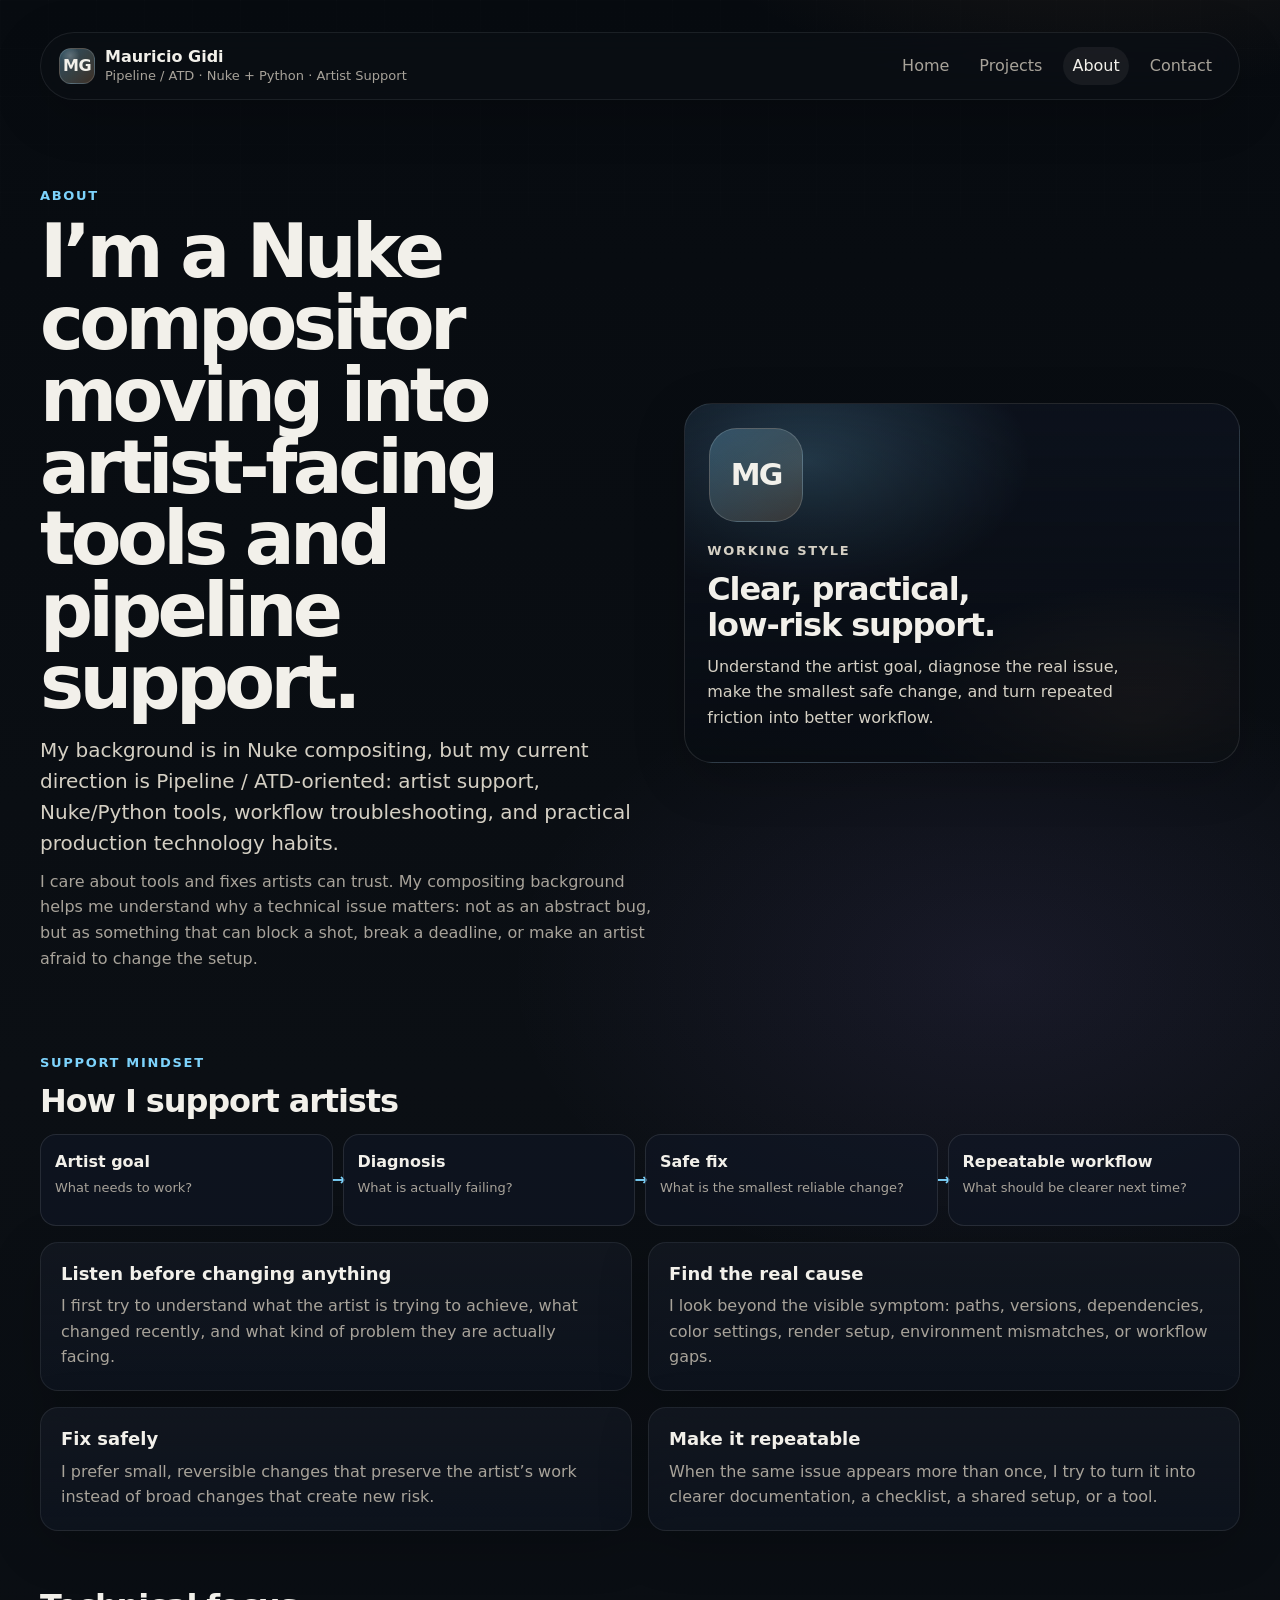
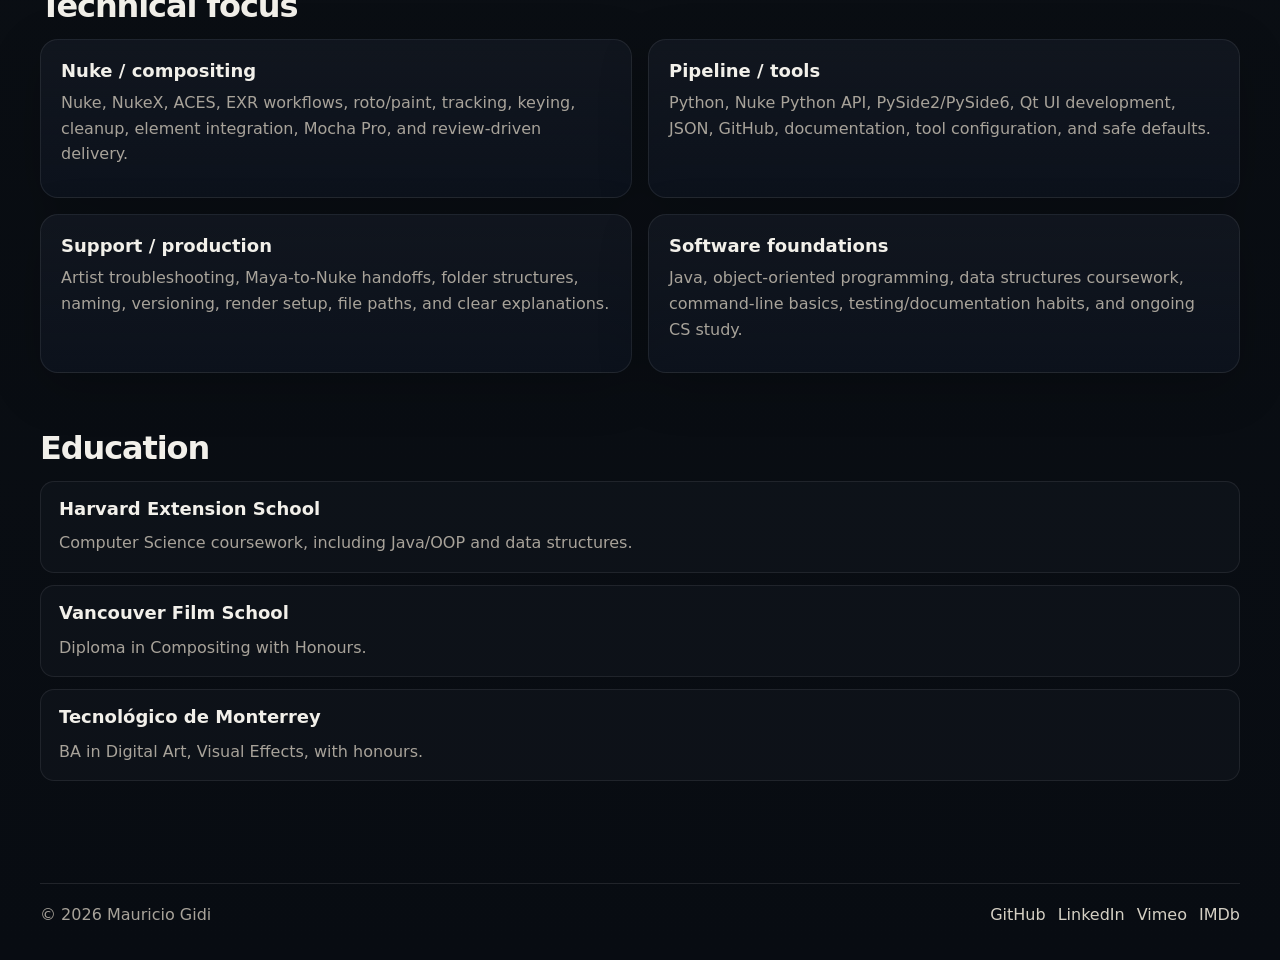
==== commit 1ee44ac1: "Add files via upload" ====
--- a/about/index.html
+++ b/about/index.html
@@ -57,22 +57,37 @@
   </header>
 
   <main id="main" class="container">
-    <section class="hero narrow-hero">
-      <p class="eyebrow">About</p>
-      <h1>I’m a Nuke compositor moving into artist-facing tools and pipeline support.</h1>
-      <p class="lede">
-        My background is in Nuke compositing, but my current direction is Pipeline / ATD-oriented:
-        artist support, Nuke/Python tools, workflow troubleshooting, and practical production technology habits.
-      </p>
-      <p>
-        I care about tools and fixes artists can trust. My compositing background helps me understand why a technical issue matters:
-        not as an abstract bug, but as something that can block a shot, break a deadline, or make an artist afraid to change the setup.
-      </p>
+    <section class="hero about-hero-grid">
+      <div>
+        <p class="eyebrow">About</p>
+        <h1>I’m a Nuke compositor moving into artist-facing tools and pipeline support.</h1>
+        <p class="lede">
+          My background is in Nuke compositing, but my current direction is Pipeline / ATD-oriented:
+          artist support, Nuke/Python tools, workflow troubleshooting, and practical production technology habits.
+        </p>
+        <p>
+          I care about tools and fixes artists can trust. My compositing background helps me understand why a technical issue matters:
+          not as an abstract bug, but as something that can block a shot, break a deadline, or make an artist afraid to change the setup.
+        </p>
+      </div>
+      <aside class="profile-signal" aria-label="Professional focus visual">
+        <div>
+          <p class="eyebrow">Working style</p>
+          <h2>Clear, practical, low-risk support.</h2>
+          <p>Understand the artist goal, diagnose the real issue, make the smallest safe change, and turn repeated friction into better workflow.</p>
+        </div>
+      </aside>
     </section>
 
     <section aria-labelledby="support-heading">
       <p class="eyebrow">Support mindset</p>
       <h2 id="support-heading">How I support artists</h2>
+      <div class="support-diagram" aria-label="Artist support workflow">
+        <div class="support-node"><strong>Artist goal</strong><span>What needs to work?</span></div>
+        <div class="support-node"><strong>Diagnosis</strong><span>What is actually failing?</span></div>
+        <div class="support-node"><strong>Safe fix</strong><span>What is the smallest reliable change?</span></div>
+        <div class="support-node"><strong>Repeatable workflow</strong><span>What should be clearer next time?</span></div>
+      </div>
       <div class="grid support-grid">
         <article class="card support-card">
           <h3>Listen before changing anything</h3>
--- a/assets/css/styles.css
+++ b/assets/css/styles.css
@@ -1,18 +1,23 @@
 :root{
-  --bg:#0b0f14;
+  --bg:#070b10;
+  --bg-2:#0b0f14;
   --panel:#141923;
   --panel-2:#101827;
+  --panel-3:#0e1622;
   --text:#f2f0ea;
   --muted:#a8a39a;
   --muted-2:#d5d0c4;
   --accent:#7dd3fc;
   --accent-2:#d89b63;
   --accent-3:#a78bfa;
-  --max: 1240px;
-  --r: 16px;
-  --border: rgba(255,255,255,.10);
-  --border-soft: rgba(255,255,255,.08);
-  --shadow: 0 20px 80px rgba(0,0,0,.24);
+  --green:#86efac;
+  --max:1240px;
+  --r:18px;
+  --r-lg:28px;
+  --border:rgba(255,255,255,.12);
+  --border-soft:rgba(255,255,255,.08);
+  --shadow:0 24px 90px rgba(0,0,0,.32);
+  --shadow-soft:0 14px 52px rgba(0,0,0,.20);
 }
 
 *{ box-sizing:border-box; }
@@ -20,14 +25,28 @@
 html{ scroll-behavior:smooth; }
 
 body{
-  font-family: ui-sans-serif, system-ui, -apple-system, Segoe UI, Roboto, Arial, "Noto Sans", "Helvetica Neue", sans-serif;
-  background:
-    radial-gradient(900px 500px at 26% -12%, rgba(125,211,252,.16), transparent 60%),
-    radial-gradient(850px 520px at 82% -8%, rgba(216,155,99,.12), transparent 55%),
-    radial-gradient(700px 420px at 72% 34%, rgba(167,139,250,.07), transparent 60%),
-    var(--bg);
+  min-height:100vh;
+  font-family:ui-sans-serif, system-ui, -apple-system, Segoe UI, Roboto, Arial, "Noto Sans", "Helvetica Neue", sans-serif;
+  background:
+    radial-gradient(900px 500px at 20% -12%, rgba(125,211,252,.18), transparent 62%),
+    radial-gradient(850px 520px at 86% -8%, rgba(216,155,99,.14), transparent 58%),
+    radial-gradient(820px 520px at 78% 38%, rgba(167,139,250,.09), transparent 60%),
+    linear-gradient(180deg, var(--bg), var(--bg-2) 42%, #080c12 100%);
   color:var(--text);
   line-height:1.6;
+}
+body::before{
+  content:"";
+  position:fixed;
+  inset:0;
+  pointer-events:none;
+  z-index:-1;
+  opacity:.26;
+  background-image:
+    linear-gradient(rgba(255,255,255,.045) 1px, transparent 1px),
+    linear-gradient(90deg, rgba(255,255,255,.045) 1px, transparent 1px);
+  background-size:48px 48px;
+  mask-image:linear-gradient(to bottom, black 0%, transparent 75%);
 }
 
 img, video{ max-width:100%; }
@@ -50,7 +69,7 @@
   height:auto;
   padding:10px 12px;
   border-radius:12px;
-  background: rgba(20,25,35,.96);
+  background:rgba(20,25,35,.96);
   border:1px solid var(--border);
   z-index:9999;
 }
@@ -61,7 +80,7 @@
 }
 
 .container{ max-width:var(--max); margin:0 auto; padding:32px 20px; }
-.site-header{ padding-bottom:12px; }
+.site-header{ padding-bottom:12px; position:relative; z-index:20; }
 
 .nav{
   display:flex;
@@ -71,9 +90,9 @@
   padding:14px 18px;
   border:1px solid var(--border-soft);
   border-radius:999px;
-  background:rgba(20,25,35,.56);
-  backdrop-filter: blur(8px);
-  box-shadow: var(--shadow);
+  background:rgba(11,15,20,.70);
+  backdrop-filter:blur(14px);
+  box-shadow:var(--shadow-soft);
 }
 .nav a{ color:var(--muted); }
 .nav a.active,
@@ -87,20 +106,23 @@
 }
 .brand:hover{ text-decoration:none; }
 .badge{
-  width:34px;
-  height:34px;
-  border-radius:10px;
+  width:36px;
+  height:36px;
+  border-radius:12px;
   display:grid;
   place-items:center;
   flex:0 0 auto;
-  background: linear-gradient(135deg, rgba(125,211,252,.30), rgba(216,155,99,.22));
-  border:1px solid rgba(255,255,255,.12);
+  background:
+    radial-gradient(circle at 30% 20%, rgba(255,255,255,.22), transparent 26%),
+    linear-gradient(135deg, rgba(125,211,252,.35), rgba(216,155,99,.25));
+  border:1px solid rgba(255,255,255,.14);
   color:var(--text);
-  font-weight:700;
+  font-weight:800;
+  letter-spacing:-.03em;
 }
 .brand-name{
   display:block;
-  font-weight:700;
+  font-weight:750;
   color:var(--text);
   line-height:1.15;
 }
@@ -117,18 +139,27 @@
   flex-wrap:wrap;
   justify-content:flex-end;
 }
+.nav-links a{
+  padding:6px 9px;
+  border-radius:999px;
+}
+.nav-links a.active{
+  background:rgba(255,255,255,.06);
+}
 
 h1{
-  font-size:clamp(38px, 7vw, 68px);
-  line-height:.98;
-  letter-spacing:-.055em;
+  font-size:clamp(40px, 7vw, 74px);
+  line-height:.97;
+  letter-spacing:-.062em;
   margin:10px 0 16px;
+  text-wrap:balance;
 }
 h2{
-  font-size:clamp(22px, 3vw, 30px);
-  line-height:1.15;
-  letter-spacing:-.03em;
+  font-size:clamp(23px, 3vw, 32px);
+  line-height:1.12;
+  letter-spacing:-.035em;
   margin:0 0 14px;
+  text-wrap:balance;
 }
 h3{
   font-size:18px;
@@ -145,37 +176,37 @@
   margin:0 0 10px;
   color:var(--accent);
   font-size:13px;
-  font-weight:700;
-  letter-spacing:.12em;
+  font-weight:800;
+  letter-spacing:.13em;
   text-transform:uppercase;
 }
 
 code{
-  font-family: ui-monospace, SFMono-Regular, Menlo, Monaco, Consolas, "Liberation Mono", "Courier New", monospace;
-  font-size:0.95em;
+  font-family:ui-monospace, SFMono-Regular, Menlo, Monaco, Consolas, "Liberation Mono", "Courier New", monospace;
+  font-size:.95em;
   padding:1px 6px;
   border-radius:8px;
   border:1px solid rgba(255,255,255,.10);
-  background: rgba(16,24,39,.52);
-}
-
-section{ margin-top:54px; }
-.hero{ padding:42px 0 12px; margin-top:0; }
-.narrow-hero{ max-width:860px; }
+  background:rgba(16,24,39,.52);
+}
+
+section{ margin-top:58px; }
+.hero{ padding:42px 0 14px; margin-top:0; }
+.narrow-hero{ max-width:900px; }
 .hero-grid{
   display:grid;
-  grid-template-columns: minmax(0, 1.45fr) minmax(260px, .55fr);
-  gap:24px;
-  align-items:start;
+  grid-template-columns:minmax(0, 1.06fr) minmax(340px, .94fr);
+  gap:34px;
+  align-items:center;
 }
 .hero-copy{ position:relative; }
 .hero-copy::before{
   content:"";
   position:absolute;
-  inset:-22px -16px auto -16px;
-  height:180px;
+  inset:-28px -18px auto -18px;
+  height:210px;
   pointer-events:none;
-  opacity:.26;
+  opacity:.30;
   background-image:
     linear-gradient(rgba(255,255,255,.08) 1px, transparent 1px),
     linear-gradient(90deg, rgba(255,255,255,.08) 1px, transparent 1px);
@@ -194,6 +225,118 @@
 .hero-panel{ position:sticky; top:22px; margin-top:22px; }
 .hero-panel h2{ font-size:18px; margin-bottom:12px; }
 
+/* Visual hero / portfolio collage */
+.hero-visual{
+  position:relative;
+  min-height:520px;
+  padding:12px;
+  border-radius:var(--r-lg);
+  border:1px solid rgba(255,255,255,.10);
+  background:
+    radial-gradient(420px 260px at 18% 12%, rgba(125,211,252,.15), transparent 62%),
+    radial-gradient(360px 240px at 92% 92%, rgba(216,155,99,.13), transparent 62%),
+    linear-gradient(180deg, rgba(20,25,35,.58), rgba(16,24,39,.32));
+  box-shadow:var(--shadow);
+  overflow:hidden;
+}
+.hero-visual::before{
+  content:"";
+  position:absolute;
+  inset:18px;
+  border-radius:24px;
+  border:1px solid rgba(255,255,255,.06);
+  pointer-events:none;
+}
+.visual-card{
+  position:absolute;
+  border:1px solid rgba(255,255,255,.12);
+  border-radius:22px;
+  background:rgba(8,12,18,.72);
+  box-shadow:0 22px 70px rgba(0,0,0,.35);
+  backdrop-filter:blur(12px);
+  overflow:hidden;
+}
+.identity-card{
+  top:28px;
+  left:28px;
+  width:42%;
+  min-width:170px;
+  padding:18px;
+}
+.identity-card .avatar-orb{
+  width:72px;
+  height:72px;
+  display:grid;
+  place-items:center;
+  margin-bottom:14px;
+  border-radius:24px;
+  border:1px solid rgba(255,255,255,.18);
+  background:
+    radial-gradient(circle at 35% 25%, rgba(255,255,255,.26), transparent 25%),
+    linear-gradient(135deg, rgba(125,211,252,.45), rgba(216,155,99,.34));
+  font-weight:900;
+  font-size:24px;
+  letter-spacing:-.06em;
+}
+.identity-card h2{ font-size:19px; margin-bottom:8px; }
+.identity-card p{ font-size:13px; line-height:1.45; margin:0; color:var(--muted-2); }
+.hero-video-card{
+  right:24px;
+  top:60px;
+  width:55%;
+  transform:rotate(1.2deg);
+}
+.hero-video-card.secondary{
+  left:54px;
+  top:275px;
+  width:52%;
+  transform:rotate(-1.6deg);
+}
+.fit-card{
+  right:28px;
+  bottom:28px;
+  width:42%;
+  padding:16px;
+}
+.fit-card h2{ font-size:16px; margin-bottom:8px; }
+.fit-card p{ font-size:13px; line-height:1.45; margin:0 0 10px; color:var(--muted-2); }
+.fit-card .kickers{ gap:7px; margin:0; }
+.fit-card .tag{ font-size:11px; padding:4px 8px; }
+.mock-window-bar{
+  display:flex;
+  align-items:center;
+  gap:6px;
+  padding:10px 12px;
+  border-bottom:1px solid rgba(255,255,255,.09);
+  color:var(--muted-2);
+  font-size:12px;
+}
+.mock-window-bar::before,
+.mock-window-bar::after,
+.mock-window-dot{
+  content:"";
+  display:block;
+  width:8px;
+  height:8px;
+  border-radius:50%;
+  background:rgba(255,255,255,.28);
+}
+.mock-window-title{ margin-left:4px; white-space:nowrap; overflow:hidden; text-overflow:ellipsis; }
+.visual-card video,
+.visual-card img{ display:block; width:100%; height:auto; }
+.preview-label{
+  position:absolute;
+  right:12px;
+  bottom:12px;
+  padding:6px 9px;
+  border-radius:999px;
+  background:rgba(7,11,16,.80);
+  border:1px solid rgba(255,255,255,.12);
+  color:var(--text);
+  font-size:12px;
+  font-weight:700;
+}
+
 .kickers{
   display:flex;
   flex-wrap:wrap;
@@ -206,33 +349,41 @@
   padding:6px 10px;
   border-radius:999px;
   border:1px solid rgba(255,255,255,.10);
-  background: rgba(20,25,35,.48);
+  background:rgba(20,25,35,.48);
 }
 
 .grid{
   display:grid;
-  grid-template-columns: repeat(12, 1fr);
-  gap:14px;
+  grid-template-columns:repeat(12, 1fr);
+  gap:16px;
 }
 .card{
-  grid-column: span 6;
-  padding:18px;
+  grid-column:span 6;
+  padding:20px;
   border-radius:var(--r);
   border:1px solid var(--border-soft);
-  background: linear-gradient(180deg, rgba(20,25,35,.68), rgba(16,24,39,.52));
-  box-shadow: 0 12px 42px rgba(0,0,0,.14);
+  background:
+    linear-gradient(180deg, rgba(20,25,35,.72), rgba(16,24,39,.48));
+  box-shadow:var(--shadow-soft);
+  transition:transform .18s ease, border-color .18s ease, background .18s ease;
+}
+.card:hover{
+  transform:translateY(-2px);
+  border-color:rgba(125,211,252,.18);
+  background:linear-gradient(180deg, rgba(20,25,35,.82), rgba(16,24,39,.54));
 }
 .card p{ margin:0 0 10px; }
-.card.thirds{ grid-column: span 4; }
-.feature-card{ grid-column: span 6; }
-.compact-grid .compact-card{ grid-column: span 6; }
+.card.thirds{ grid-column:span 4; }
+.feature-card{ grid-column:span 6; }
+.case-study-card{ grid-column:span 12; padding:24px; }
+.compact-grid .compact-card{ grid-column:span 6; }
 
 .section-heading{
   display:flex;
   justify-content:space-between;
   align-items:end;
   gap:16px;
-  margin-bottom:14px;
+  margin-bottom:16px;
 }
 .section-intro{
   max-width:790px;
@@ -241,16 +392,18 @@
 }
 .text-link{
   color:var(--accent);
-  font-weight:700;
+  font-weight:750;
   white-space:nowrap;
 }
 
 .media{
-  margin:14px 0 12px;
-  border-radius:12px;
+  position:relative;
+  margin:16px 0 14px;
+  border-radius:16px;
   overflow:hidden;
   border:1px solid rgba(255,255,255,.10);
-  background: rgba(16,24,39,.38);
+  background:rgba(16,24,39,.38);
+  box-shadow:0 18px 56px rgba(0,0,0,.22);
 }
 .media img,
 .media video,
@@ -260,9 +413,48 @@
   display:block;
 }
 .media figcaption{
-  padding:9px 10px;
+  padding:10px 12px;
   font-size:13px;
   color:var(--muted);
+}
+.media-badges{
+  position:absolute;
+  z-index:4;
+  top:12px;
+  left:12px;
+  right:12px;
+  display:flex;
+  gap:8px;
+  flex-wrap:wrap;
+  pointer-events:none;
+}
+.media-badges span{
+  display:inline-flex;
+  align-items:center;
+  min-height:28px;
+  padding:5px 9px;
+  border-radius:999px;
+  background:rgba(7,11,16,.74);
+  border:1px solid rgba(255,255,255,.14);
+  color:var(--text);
+  font-size:12px;
+  font-weight:750;
+  backdrop-filter:blur(10px);
+}
+.media-strip{
+  display:grid;
+  grid-template-columns:repeat(3, 1fr);
+  gap:10px;
+  margin:12px 0 16px;
+}
+.media-strip img{
+  display:block;
+  width:100%;
+  aspect-ratio:16 / 10;
+  object-fit:cover;
+  border-radius:13px;
+  border:1px solid rgba(255,255,255,.10);
+  background:rgba(255,255,255,.04);
 }
 
 .project-notes{
@@ -270,9 +462,9 @@
   gap:10px;
   margin:14px 0;
   padding:14px;
-  border-radius:12px;
-  border:1px solid rgba(255,255,255,.10);
-  background: rgba(16,24,39,.58);
+  border-radius:14px;
+  border:1px solid rgba(255,255,255,.10);
+  background:rgba(16,24,39,.58);
 }
 .project-notes.case-grid{
   grid-template-columns:repeat(2, minmax(0, 1fr));
@@ -293,26 +485,38 @@
   gap:12px;
 }
 .process-step{
-  padding:16px;
+  position:relative;
+  padding:18px;
   border-radius:var(--r);
   border:1px solid var(--border-soft);
-  background:linear-gradient(180deg, rgba(20,25,35,.76), rgba(16,24,39,.50));
+  background:linear-gradient(180deg, rgba(20,25,35,.78), rgba(16,24,39,.50));
+  overflow:hidden;
+}
+.process-step::after{
+  content:"";
+  position:absolute;
+  inset:auto 16px 0 16px;
+  height:3px;
+  border-radius:999px 999px 0 0;
+  background:linear-gradient(90deg, var(--accent), var(--accent-2));
+  opacity:.45;
 }
 .process-step span{
   display:block;
   margin-bottom:8px;
   color:var(--accent-2);
   font-size:12px;
-  font-weight:800;
+  font-weight:850;
   letter-spacing:.12em;
 }
 .process-step p{ margin-bottom:0; }
 
 .split-card{
   display:grid;
-  grid-template-columns:1.1fr .9fr;
-  gap:20px;
+  grid-template-columns:1.05fr .95fr;
+  gap:22px;
   align-items:start;
+  border-radius:var(--r-lg);
 }
 .proof-points{
   display:grid;
@@ -326,6 +530,36 @@
   background:rgba(16,24,39,.42);
   color:var(--muted-2);
 }
+.visual-proof-strip{
+  grid-column:1 / -1;
+  display:grid;
+  grid-template-columns:1.1fr 1fr 1fr;
+  gap:12px;
+  margin-top:6px;
+}
+.proof-tile{
+  min-height:140px;
+  display:flex;
+  flex-direction:column;
+  justify-content:flex-end;
+  padding:16px;
+  border:1px solid rgba(255,255,255,.10);
+  border-radius:18px;
+  background:
+    linear-gradient(180deg, rgba(7,11,16,.12), rgba(7,11,16,.88)),
+    radial-gradient(360px 180px at 15% 12%, rgba(125,211,252,.23), transparent 58%),
+    radial-gradient(320px 180px at 92% 88%, rgba(216,155,99,.20), transparent 58%),
+    rgba(16,24,39,.72);
+}
+.proof-tile strong{ display:block; color:var(--text); }
+.proof-tile span{ color:var(--muted); font-size:13px; }
+.proof-tile.reel-tile{
+  min-height:176px;
+  background:
+    linear-gradient(180deg, rgba(7,11,16,.05), rgba(7,11,16,.86)),
+    url('/assets/img/projects/frames/heavy-node-14.webp') center / cover;
+}
+.proof-tile:hover{ text-decoration:none; border-color:rgba(125,211,252,.25); }
 
 .btnrow{
   display:flex;
@@ -335,16 +569,18 @@
 }
 .btn{
   display:inline-block;
-  padding:10px 12px;
+  padding:10px 13px;
   border-radius:12px;
   border:1px solid rgba(255,255,255,.12);
-  background: rgba(20,25,35,.68);
+  background:rgba(20,25,35,.68);
   color:var(--text);
-  font-weight:650;
-}
+  font-weight:700;
+  box-shadow:0 10px 32px rgba(0,0,0,.16);
+}
+.btn:hover{ text-decoration:none; border-color:rgba(125,211,252,.30); transform:translateY(-1px); }
 .btn.primary{
-  background: linear-gradient(135deg, rgba(125,211,252,.20), rgba(216,155,99,.14));
-  border-color: rgba(125,211,252,.25);
+  background:linear-gradient(135deg, rgba(125,211,252,.22), rgba(216,155,99,.15));
+  border-color:rgba(125,211,252,.28);
 }
 
 .timeline{
@@ -355,7 +591,7 @@
   padding:16px 18px;
   border-radius:14px;
   border:1px solid var(--border-soft);
-  background: rgba(20,25,35,.45);
+  background:rgba(20,25,35,.45);
 }
 .timeline-item p{ margin-bottom:0; }
 
@@ -376,13 +612,104 @@
 }
 .footer a{ color:var(--muted-2); }
 
-/* About page: artist-support proof section */
-.support-grid .support-card{
-  grid-column: span 6;
-}
-.support-card p{
-  margin-bottom:0;
-}
+/* Project page */
+.project-hero-grid{
+  max-width:none;
+  display:grid;
+  grid-template-columns:minmax(0, 1.02fr) minmax(320px, .98fr);
+  gap:30px;
+  align-items:center;
+}
+.hero-media-board{
+  display:grid;
+  grid-template-columns:1fr 1fr;
+  gap:12px;
+  padding:14px;
+  border-radius:var(--r-lg);
+  border:1px solid rgba(255,255,255,.10);
+  background:linear-gradient(180deg, rgba(20,25,35,.68), rgba(16,24,39,.42));
+  box-shadow:var(--shadow-soft);
+}
+.hero-media-board .board-card{
+  overflow:hidden;
+  border-radius:18px;
+  border:1px solid rgba(255,255,255,.09);
+  background:rgba(7,11,16,.55);
+}
+.hero-media-board .board-card img,
+.hero-media-board .board-card video{ width:100%; display:block; }
+.hero-media-board .board-card.wide{ grid-column:1 / -1; }
+.board-caption{ padding:10px 12px; font-size:13px; color:var(--muted-2); }
+
+/* About page */
+.about-hero-grid{
+  max-width:none;
+  display:grid;
+  grid-template-columns:minmax(0, 1.05fr) minmax(300px, .95fr);
+  gap:30px;
+  align-items:center;
+}
+.profile-signal{
+  min-height:360px;
+  position:relative;
+  display:grid;
+  align-content:end;
+  padding:22px;
+  border-radius:var(--r-lg);
+  border:1px solid rgba(255,255,255,.10);
+  background:
+    linear-gradient(180deg, rgba(7,11,16,.10), rgba(7,11,16,.82)),
+    radial-gradient(360px 220px at 22% 16%, rgba(125,211,252,.25), transparent 62%),
+    radial-gradient(360px 220px at 82% 88%, rgba(216,155,99,.20), transparent 62%),
+    rgba(16,24,39,.58);
+  box-shadow:var(--shadow-soft);
+  overflow:hidden;
+}
+.profile-signal::before{
+  content:"MG";
+  position:absolute;
+  top:24px;
+  left:24px;
+  width:92px;
+  height:92px;
+  display:grid;
+  place-items:center;
+  border-radius:28px;
+  border:1px solid rgba(255,255,255,.16);
+  background:linear-gradient(135deg, rgba(125,211,252,.26), rgba(216,155,99,.18));
+  font-size:30px;
+  font-weight:900;
+  letter-spacing:-.06em;
+}
+.profile-signal h2{ margin-bottom:8px; }
+.profile-signal p{ color:var(--muted-2); max-width:420px; }
+.support-grid .support-card{ grid-column:span 6; }
+.support-card p{ margin-bottom:0; }
+.support-diagram{
+  display:grid;
+  grid-template-columns:repeat(4, 1fr);
+  gap:10px;
+  margin:0 0 16px;
+}
+.support-node{
+  position:relative;
+  padding:14px;
+  min-height:92px;
+  border-radius:16px;
+  border:1px solid rgba(255,255,255,.10);
+  background:rgba(16,24,39,.58);
+}
+.support-node:not(:last-child)::after{
+  content:"→";
+  position:absolute;
+  right:-14px;
+  top:50%;
+  transform:translateY(-50%);
+  color:var(--accent);
+  font-weight:900;
+}
+.support-node strong{ display:block; color:var(--text); }
+.support-node span{ color:var(--muted); font-size:13px; }
 .proof-list,
 .process-list{
   margin:12px 0 0;
@@ -390,14 +717,90 @@
   color:var(--muted-2);
 }
 .proof-list li,
-.process-list li{
-  margin:7px 0;
-}
-.support-process{
-  margin-top:14px;
-}
-.support-process h3{
-  margin-bottom:6px;
+.process-list li{ margin:7px 0; }
+.support-process{ margin-top:14px; }
+.support-process h3{ margin-bottom:6px; }
+
+/* Contact page */
+.contact-layout{
+  display:grid;
+  grid-template-columns:minmax(260px, .75fr) minmax(0, 1.25fr);
+  gap:18px;
+  align-items:stretch;
+}
+.contact-identity{
+  display:grid;
+  align-content:space-between;
+  min-height:330px;
+  padding:22px;
+  border-radius:var(--r-lg);
+  border:1px solid rgba(255,255,255,.10);
+  background:
+    radial-gradient(360px 220px at 18% 12%, rgba(125,211,252,.23), transparent 62%),
+    radial-gradient(360px 220px at 90% 95%, rgba(216,155,99,.19), transparent 62%),
+    rgba(16,24,39,.58);
+  box-shadow:var(--shadow-soft);
+}
+.contact-mark{
+  width:86px;
+  height:86px;
+  display:grid;
+  place-items:center;
+  border-radius:26px;
+  border:1px solid rgba(255,255,255,.16);
+  background:linear-gradient(135deg, rgba(125,211,252,.32), rgba(216,155,99,.22));
+  font-weight:900;
+  font-size:28px;
+  letter-spacing:-.06em;
+}
+.contact-links-grid{ display:grid; grid-template-columns:repeat(2, 1fr); gap:14px; }
+.contact-link-card{
+  display:block;
+  padding:18px;
+  border-radius:18px;
+  border:1px solid rgba(255,255,255,.09);
+  background:linear-gradient(180deg, rgba(20,25,35,.76), rgba(16,24,39,.52));
+  min-height:122px;
+}
+.contact-link-card:hover{ text-decoration:none; border-color:rgba(125,211,252,.28); transform:translateY(-2px); }
+.contact-link-card span{ display:block; color:var(--muted); font-size:13px; }
+.contact-link-card strong{ display:block; margin-top:6px; color:var(--text); }
+
+/* 404 page */
+.not-found-wrap{
+  display:grid;
+  grid-template-columns:minmax(0, 1fr) 280px;
+  gap:28px;
+  align-items:center;
+}
+.not-found-visual{
+  min-height:260px;
+  display:grid;
+  place-items:center;
+  border-radius:var(--r-lg);
+  border:1px solid rgba(255,255,255,.10);
+  background:
+    radial-gradient(260px 160px at 30% 20%, rgba(125,211,252,.20), transparent 60%),
+    radial-gradient(260px 160px at 72% 80%, rgba(216,155,99,.18), transparent 60%),
+    rgba(16,24,39,.55);
+}
+.not-found-visual span{
+  font-size:76px;
+  line-height:1;
+  font-weight:900;
+  letter-spacing:-.08em;
+  opacity:.9;
+}
+
+@media (max-width: 980px){
+  .hero-grid,
+  .project-hero-grid,
+  .about-hero-grid,
+  .contact-layout,
+  .not-found-wrap{
+    grid-template-columns:1fr;
+  }
+  .hero-visual{ min-height:520px; }
 }
 
 @media (max-width: 820px){
@@ -407,9 +810,10 @@
     flex-direction:column;
   }
   .nav-links{ justify-content:flex-start; }
-  .hero-grid,
   .process-strip,
-  .split-card{
+  .split-card,
+  .support-diagram,
+  .visual-proof-strip{
     grid-template-columns:1fr;
   }
   .hero-panel{ position:static; margin-top:0; }
@@ -417,21 +821,56 @@
   .card.thirds,
   .feature-card,
   .compact-grid .compact-card,
-  .support-grid .support-card{
-    grid-column: span 12;
+  .support-grid .support-card,
+  .case-study-card{
+    grid-column:span 12;
   }
   .section-heading{
     align-items:flex-start;
     flex-direction:column;
   }
-  .project-notes.case-grid{
+  .project-notes.case-grid,
+  .contact-links-grid,
+  .hero-media-board,
+  .media-strip{
     grid-template-columns:1fr;
+  }
+  .support-node:not(:last-child)::after{ display:none; }
+}
+
+@media (max-width: 620px){
+  .hero-visual{
+    min-height:auto;
+    display:grid;
+    gap:12px;
+    padding:12px;
+  }
+  .visual-card,
+  .identity-card,
+  .hero-video-card,
+  .hero-video-card.secondary,
+  .fit-card{
+    position:relative;
+    inset:auto;
+    width:auto;
+    transform:none;
   }
 }
 
 @media (max-width: 520px){
   .container{ padding:24px 16px; }
   .brand-subtitle{ font-size:12px; }
-  .nav-links{ gap:10px; }
-  section{ margin-top:42px; }
-}
+  .nav-links{ gap:8px; }
+  section{ margin-top:44px; }
+  .hero{ padding-top:28px; }
+}
+
+@media (prefers-reduced-motion: reduce){
+  html{ scroll-behavior:auto; }
+  *, *::before, *::after{
+    animation-duration:.01ms !important;
+    animation-iteration-count:1 !important;
+    transition-duration:.01ms !important;
+  }
+  video[autoplay]{ display:none; }
+}
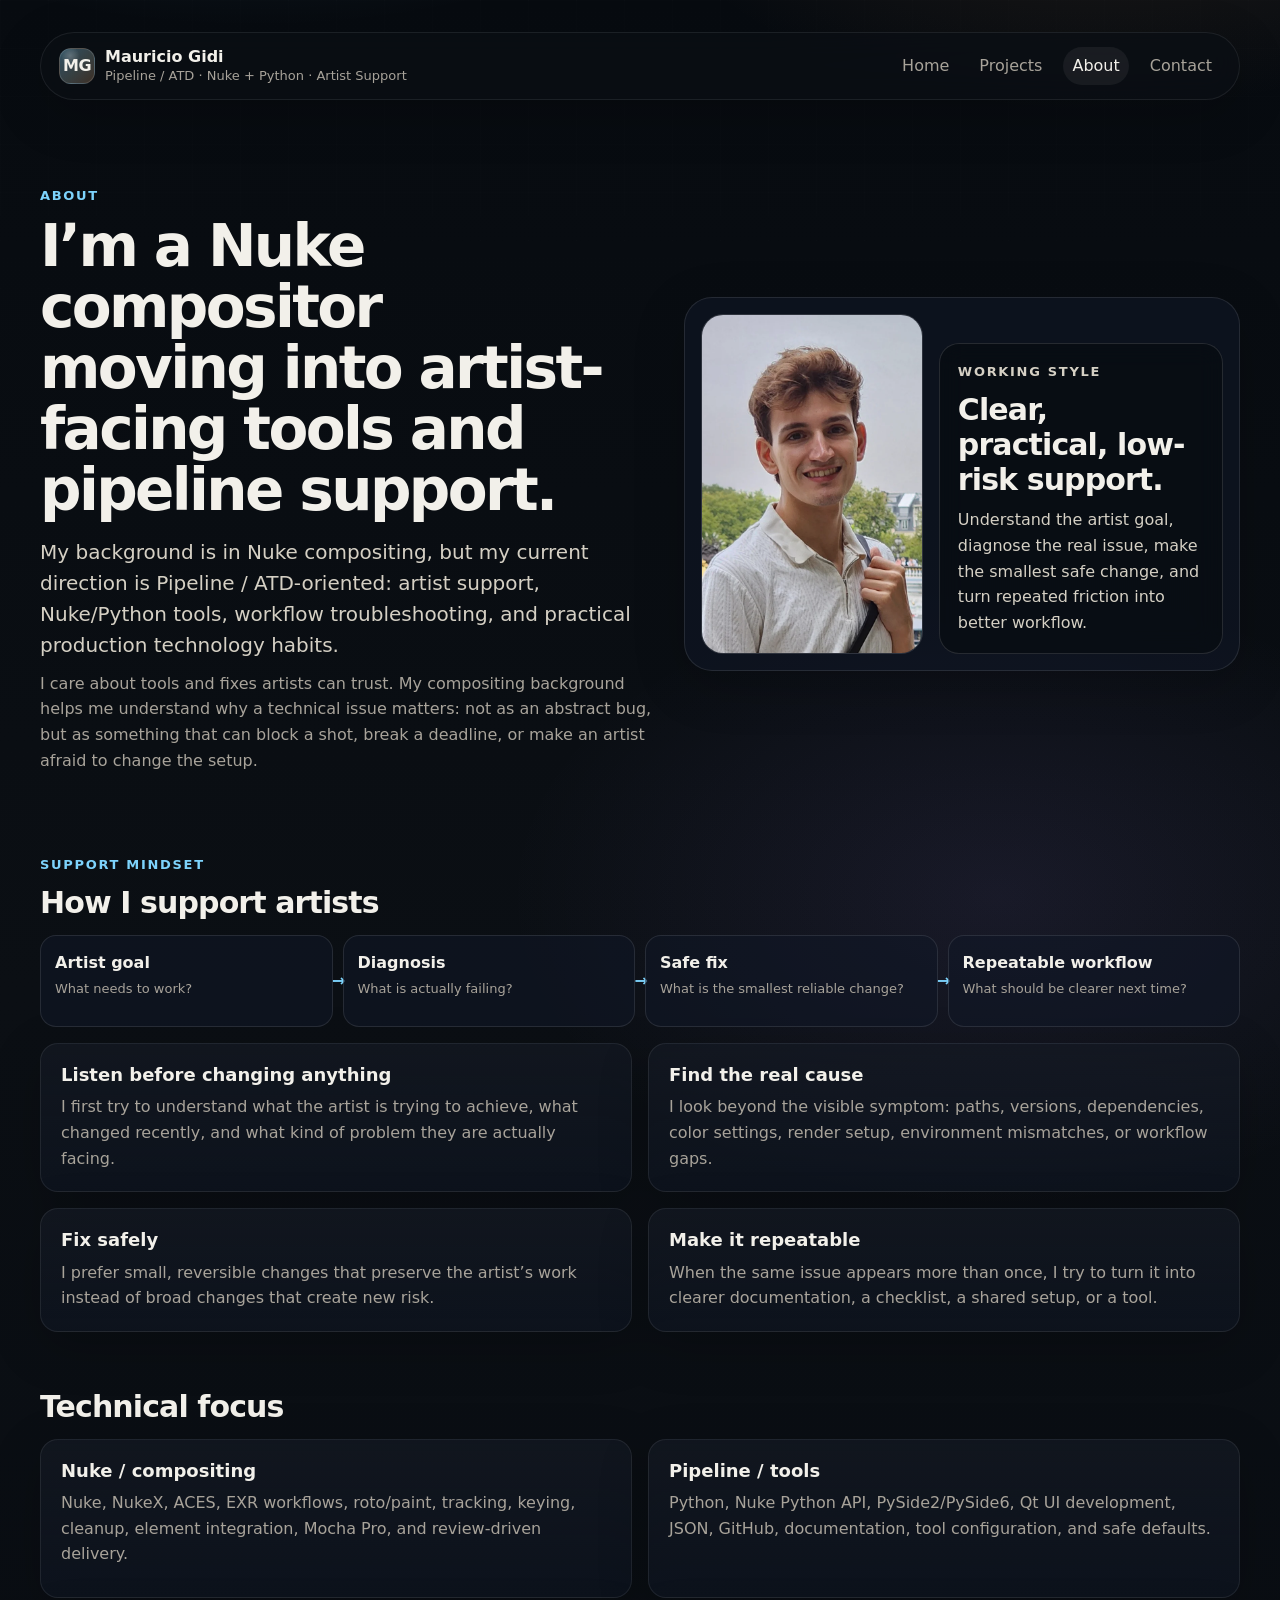
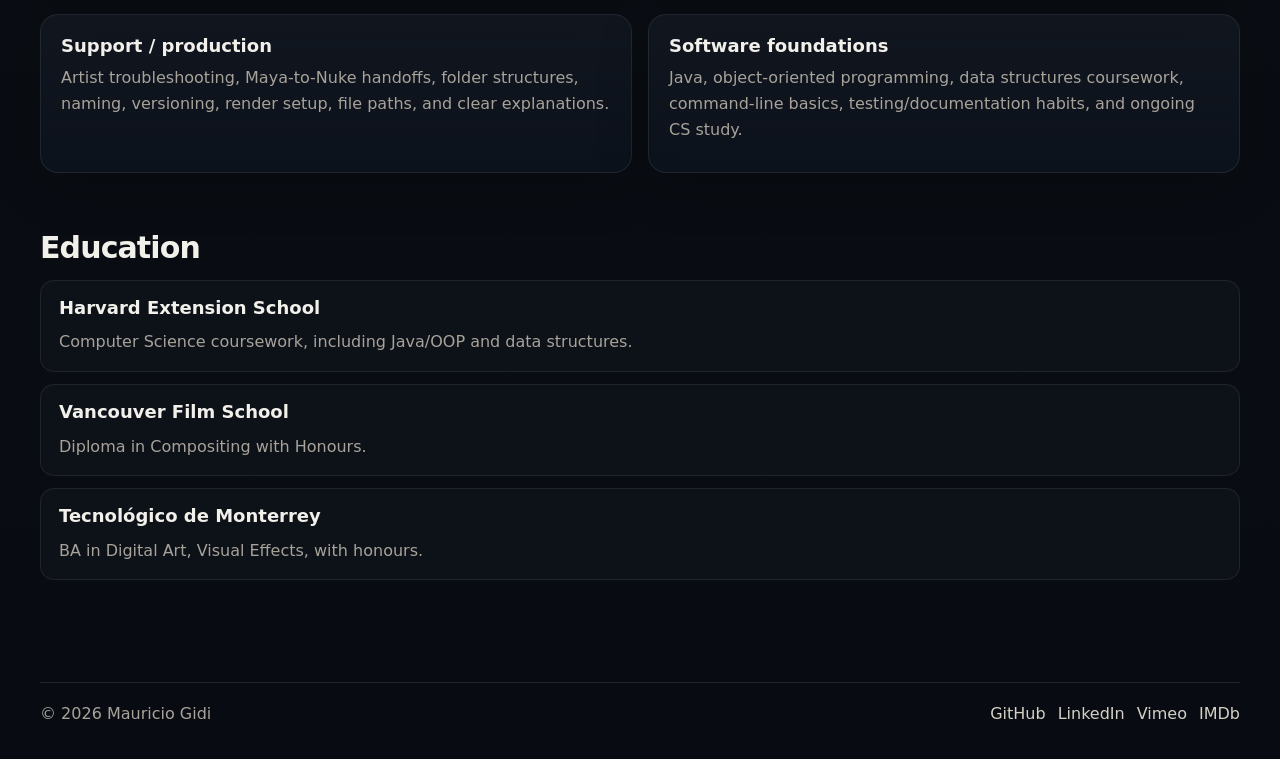
==== commit 3ba9bb57: "Replace site files with Jun03_v02_final" ====
--- a/about/index.html
+++ b/about/index.html
@@ -70,8 +70,9 @@
           not as an abstract bug, but as something that can block a shot, break a deadline, or make an artist afraid to change the setup.
         </p>
       </div>
-      <aside class="profile-signal" aria-label="Professional focus visual">
-        <div>
+      <aside class="profile-signal photo-signal" aria-label="Mauricio Gidi portrait and professional focus">
+        <img class="profile-photo" src="/assets/img/profile/mauricio-gidi-portrait.webp" alt="Mauricio Gidi" />
+        <div class="profile-signal-copy">
           <p class="eyebrow">Working style</p>
           <h2>Clear, practical, low-risk support.</h2>
           <p>Understand the artist goal, diagnose the real issue, make the smallest safe change, and turn repeated friction into better workflow.</p>
--- a/assets/css/styles.css
+++ b/assets/css/styles.css
@@ -557,7 +557,7 @@
   min-height:176px;
   background:
     linear-gradient(180deg, rgba(7,11,16,.05), rgba(7,11,16,.86)),
-    url('/assets/img/projects/frames/heavy-node-14.webp') center / cover;
+    url('/assets/img/work/stills/shot-01-green-screen-matte-painting.webp') center / cover;
 }
 .proof-tile:hover{ text-decoration:none; border-color:rgba(125,211,252,.25); }
 
@@ -874,3 +874,240 @@
   }
   video[autoplay]{ display:none; }
 }
+
+/* Final visual pass — cleaner titles, human portrait, fewer repeated tool stills */
+h1{
+  font-size:clamp(34px, 5.2vw, 58px);
+  line-height:1.05;
+  letter-spacing:-.045em;
+  max-width:920px;
+  hyphens:none;
+  overflow-wrap:normal;
+}
+h2{
+  font-size:clamp(22px, 2.5vw, 30px);
+  line-height:1.16;
+  letter-spacing:-.03em;
+}
+.keep-together{ white-space:nowrap; }
+.hero-copy h1{ max-width:760px; }
+.project-hero-grid h1,
+.about-hero-grid h1,
+.narrow-hero h1{ max-width:840px; }
+
+.hero-visual{ min-height:500px; }
+.portrait-intro-card{
+  top:26px;
+  left:26px;
+  width:44%;
+  min-width:190px;
+  padding:12px;
+  display:grid;
+  grid-template-columns:86px 1fr;
+  gap:12px;
+  align-items:end;
+}
+.portrait-thumb{
+  width:86px;
+  height:108px;
+  object-fit:cover;
+  object-position:center 36%;
+  border-radius:18px;
+  border:1px solid rgba(255,255,255,.16);
+  box-shadow:0 16px 36px rgba(0,0,0,.30);
+}
+.portrait-intro-card h2{ font-size:17px; margin:0 0 6px; }
+.portrait-intro-card p{ font-size:12px; line-height:1.4; }
+.hero-video-card{ top:88px; width:53%; }
+.hero-video-card.secondary{ top:288px; left:46px; width:54%; }
+.fit-card{ width:41%; }
+.animated-preview{ display:block; width:100%; height:auto; }
+.hero-video-card .animated-preview,
+.hero-media-board .board-card .animated-preview{
+  aspect-ratio:16 / 9;
+  object-fit:cover;
+  background:#05080d;
+}
+.media .project-video.animated-preview{
+  aspect-ratio:16 / 9;
+  object-fit:contain;
+  background:#05080d;
+}
+.feature-card .media{ margin-bottom:16px; }
+.case-study-card .media{ margin-bottom:18px; }
+
+.visual-proof-strip.work-stills{
+  grid-template-columns:repeat(4, minmax(0, 1fr));
+}
+.proof-tile.image-tile{
+  position:relative;
+  min-height:190px;
+  overflow:hidden;
+  justify-content:flex-end;
+  isolation:isolate;
+  background:rgba(16,24,39,.72);
+}
+.proof-tile.image-tile img{
+  position:absolute;
+  inset:0;
+  width:100%;
+  height:100%;
+  object-fit:cover;
+  transform:scale(1.01);
+  z-index:0;
+}
+.proof-tile.image-tile::after{
+  content:"";
+  position:absolute;
+  inset:0;
+  z-index:1;
+  background:
+    linear-gradient(180deg, rgba(7,11,16,.04) 0%, rgba(7,11,16,.42) 50%, rgba(7,11,16,.90) 100%),
+    radial-gradient(320px 160px at 16% 12%, rgba(125,211,252,.18), transparent 62%);
+}
+.proof-tile.image-tile strong,
+.proof-tile.image-tile span{
+  position:relative;
+  z-index:2;
+  text-shadow:0 2px 18px rgba(0,0,0,.70);
+}
+.proof-tile.reel-tile{
+  background:
+    linear-gradient(180deg, rgba(7,11,16,.05), rgba(7,11,16,.86)),
+    url('/assets/img/work/stills/shot-01-green-screen-matte-painting.webp') center / cover;
+}
+
+.profile-signal.photo-signal{
+  min-height:440px;
+  padding:0;
+  display:grid;
+  align-content:end;
+  overflow:hidden;
+  position:relative;
+  background:rgba(16,24,39,.58);
+}
+.profile-signal.photo-signal::before{ display:none; }
+.profile-signal.photo-signal::after{
+  content:"";
+  position:absolute;
+  inset:0;
+  background:
+    linear-gradient(180deg, rgba(7,11,16,.03) 0%, rgba(7,11,16,.32) 42%, rgba(7,11,16,.88) 100%),
+    radial-gradient(460px 260px at 18% 12%, rgba(125,211,252,.12), transparent 64%);
+  pointer-events:none;
+}
+.profile-photo{
+  position:absolute;
+  inset:0;
+  width:100%;
+  height:100%;
+  object-fit:cover;
+  object-position:center top;
+  filter:saturate(.96) contrast(.96);
+}
+.profile-signal-copy{
+  position:relative;
+  z-index:1;
+  margin:18px;
+  padding:18px;
+  border-radius:20px;
+  border:1px solid rgba(255,255,255,.12);
+  background:rgba(7,11,16,.66);
+  backdrop-filter:blur(12px);
+}
+.profile-signal-copy p:last-child{ margin-bottom:0; }
+
+.contact-identity{ overflow:hidden; }
+.contact-photo{
+  width:116px;
+  height:146px;
+  object-fit:cover;
+  object-position:center 36%;
+  border-radius:26px;
+  border:1px solid rgba(255,255,255,.16);
+  box-shadow:0 18px 46px rgba(0,0,0,.32);
+}
+
+@media (max-width: 1100px){
+  .portrait-intro-card{ grid-template-columns:72px 1fr; }
+  .portrait-thumb{ width:72px; height:92px; }
+  .portrait-intro-card h2{ font-size:16px; }
+  .portrait-intro-card p{ font-size:11.5px; }
+}
+
+@media (max-width: 820px){
+  .visual-proof-strip.work-stills{ grid-template-columns:repeat(2, minmax(0, 1fr)); }
+  .proof-tile.image-tile{ min-height:210px; }
+  h1{ font-size:clamp(34px, 9vw, 48px); }
+}
+
+@media (max-width: 620px){
+  .portrait-intro-card{ grid-template-columns:82px 1fr; }
+  .portrait-thumb{ width:82px; height:104px; }
+  .hero-video-card .animated-preview{ aspect-ratio:auto; }
+}
+
+@media (max-width: 520px){
+  .visual-proof-strip.work-stills{ grid-template-columns:1fr; }
+  .profile-signal.photo-signal{ min-height:390px; }
+  .contact-photo{ width:104px; height:130px; }
+}
+
+/* About portrait card: keep the portrait visible instead of using it as a cropped background */
+.profile-signal.photo-signal{
+  min-height:0;
+  padding:16px;
+  display:grid;
+  grid-template-columns:minmax(150px, .78fr) minmax(0, 1fr);
+  gap:16px;
+  align-items:stretch;
+}
+.profile-signal.photo-signal::after{ display:none; }
+.profile-signal.photo-signal .profile-photo{
+  position:static;
+  width:100%;
+  height:100%;
+  min-height:340px;
+  aspect-ratio:4 / 5;
+  object-fit:cover;
+  object-position:center 35%;
+  border-radius:22px;
+  border:1px solid rgba(255,255,255,.14);
+}
+.profile-signal.photo-signal .profile-signal-copy{
+  margin:0;
+  align-self:end;
+}
+@media (max-width: 620px){
+  .profile-signal.photo-signal{ grid-template-columns:1fr; }
+  .profile-signal.photo-signal .profile-photo{ min-height:280px; }
+}
+
+@media (max-width: 620px){
+  .hero-visual{
+    min-height:auto;
+    display:grid;
+    gap:12px;
+  }
+  .hero-visual .visual-card,
+  .hero-visual .portrait-intro-card,
+  .hero-visual .hero-video-card,
+  .hero-visual .hero-video-card.secondary,
+  .hero-visual .fit-card{
+    position:relative;
+    inset:auto;
+    top:auto;
+    right:auto;
+    bottom:auto;
+    left:auto;
+    width:auto;
+    min-width:0;
+    transform:none;
+  }
+  .hero-visual::before{ display:none; }
+  .portrait-intro-card{
+    grid-template-columns:76px 1fr;
+    align-items:center;
+  }
+  .portrait-thumb{ width:76px; height:96px; }
+}
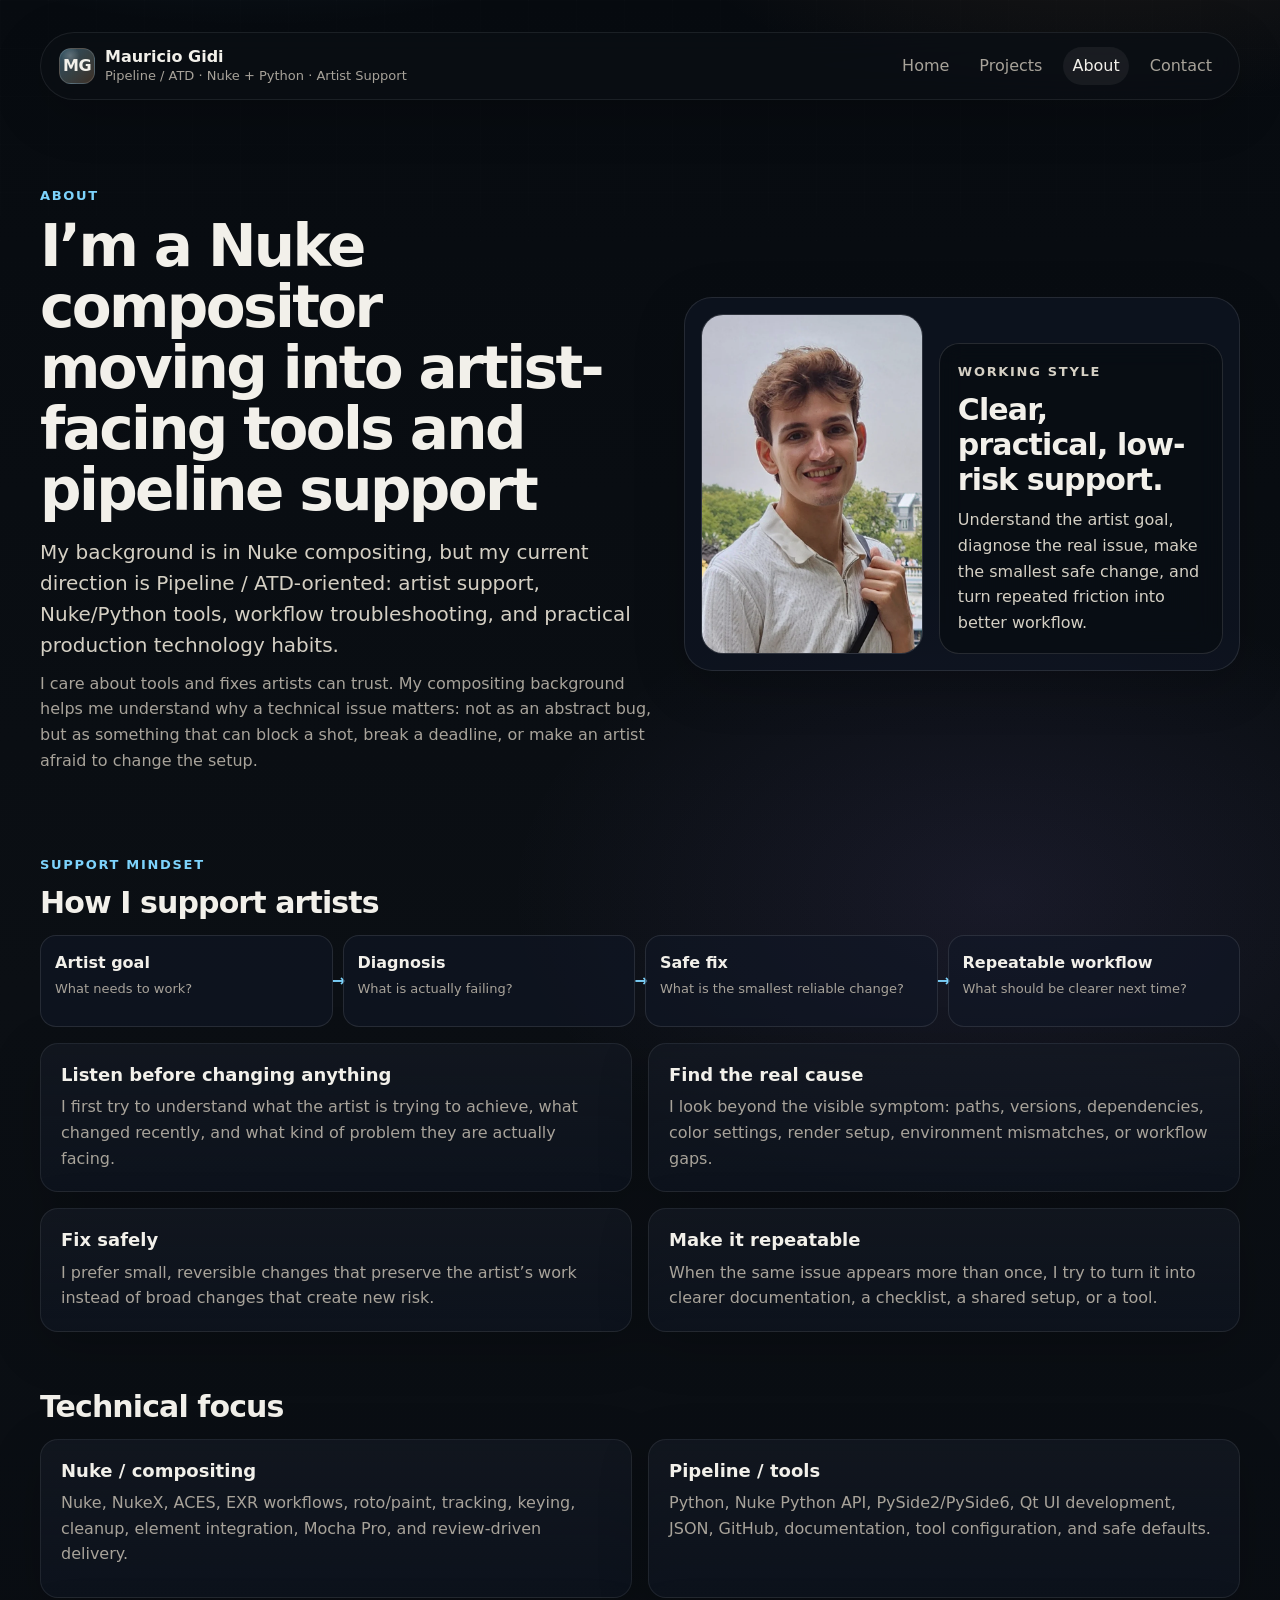
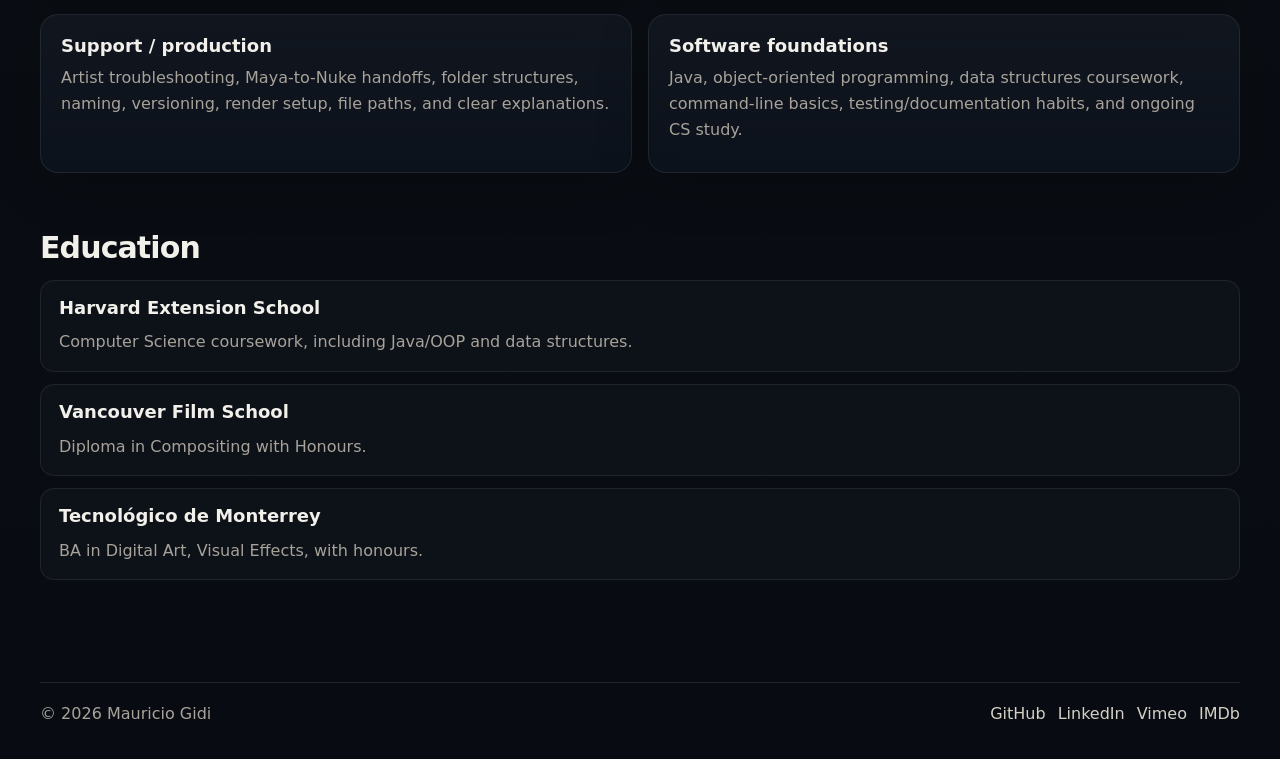
==== commit 76519db3: "Update index.html" ====
--- a/about/index.html
+++ b/about/index.html
@@ -60,7 +60,7 @@
     <section class="hero about-hero-grid">
       <div>
         <p class="eyebrow">About</p>
-        <h1>I’m a Nuke compositor moving into artist-facing tools and pipeline support.</h1>
+        <h1>I’m a Nuke compositor moving into artist-facing tools and pipeline support</h1>
         <p class="lede">
           My background is in Nuke compositing, but my current direction is Pipeline / ATD-oriented:
           artist support, Nuke/Python tools, workflow troubleshooting, and practical production technology habits.
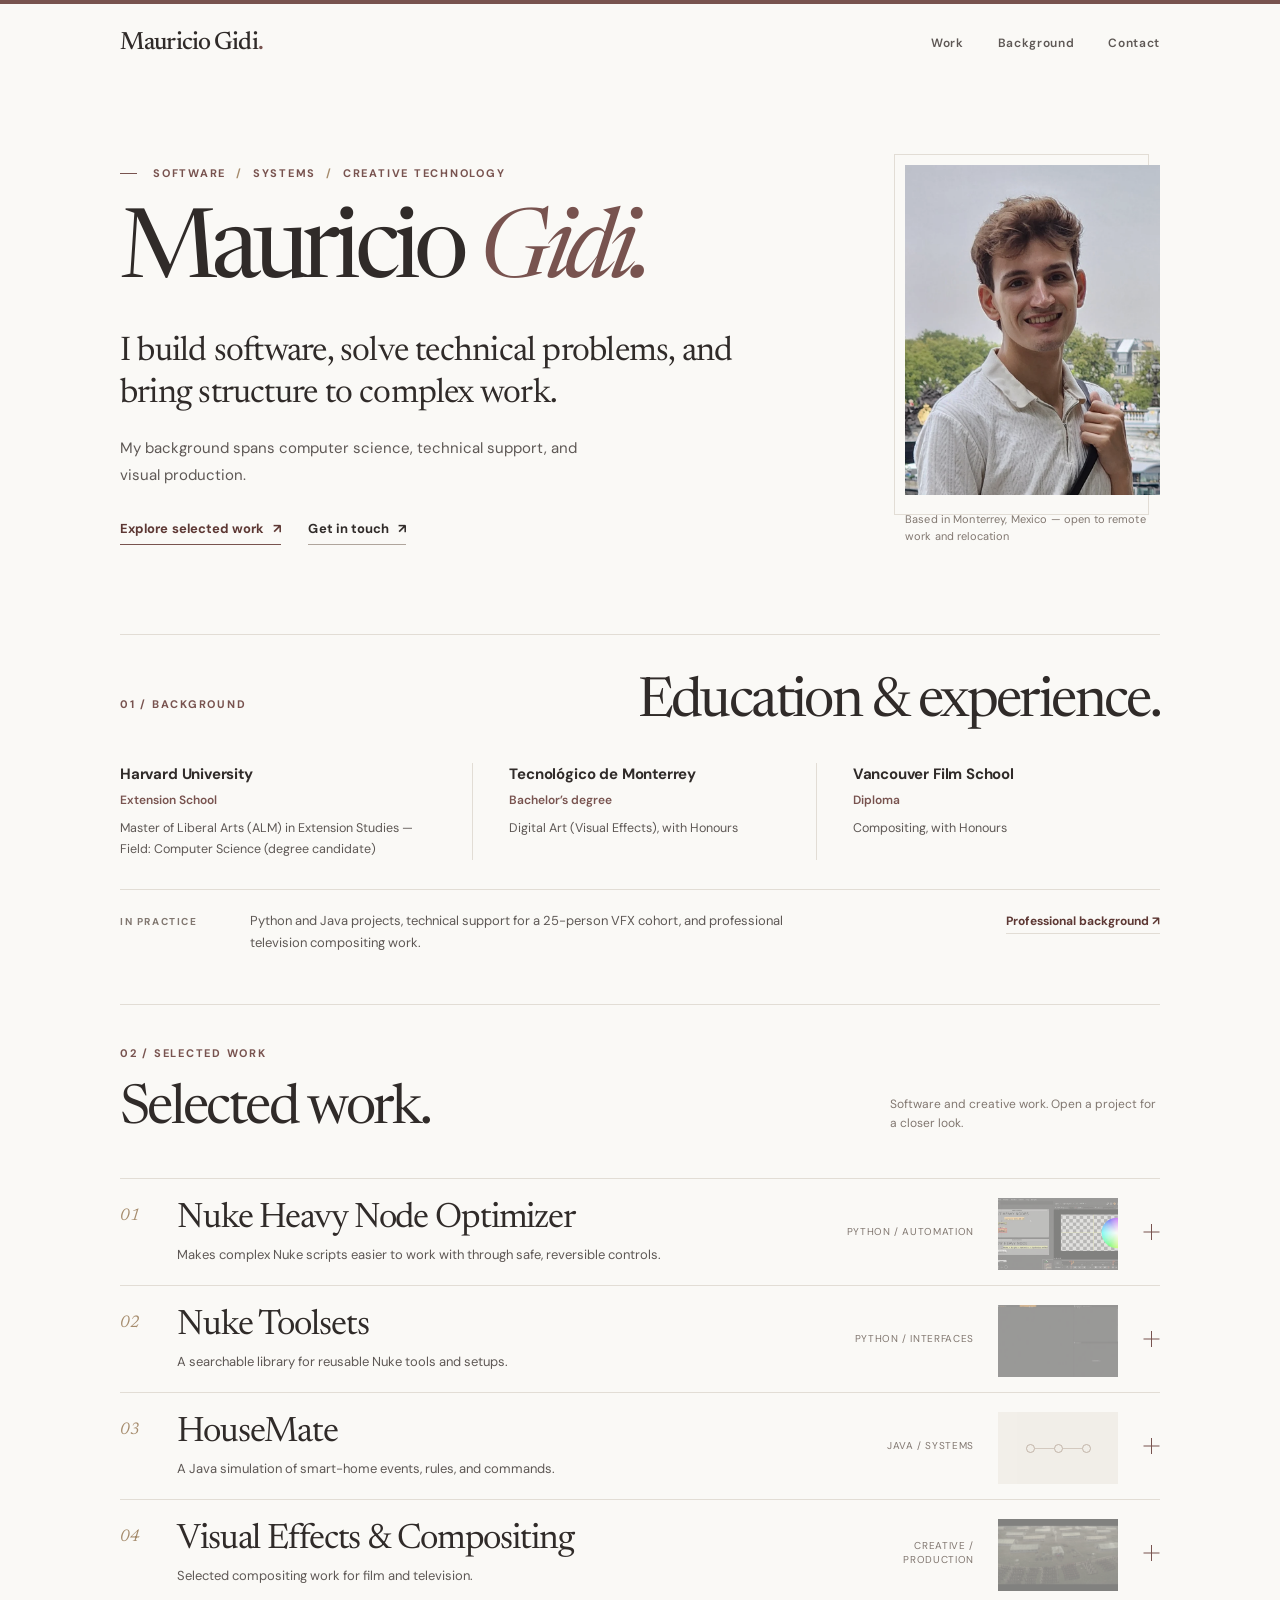
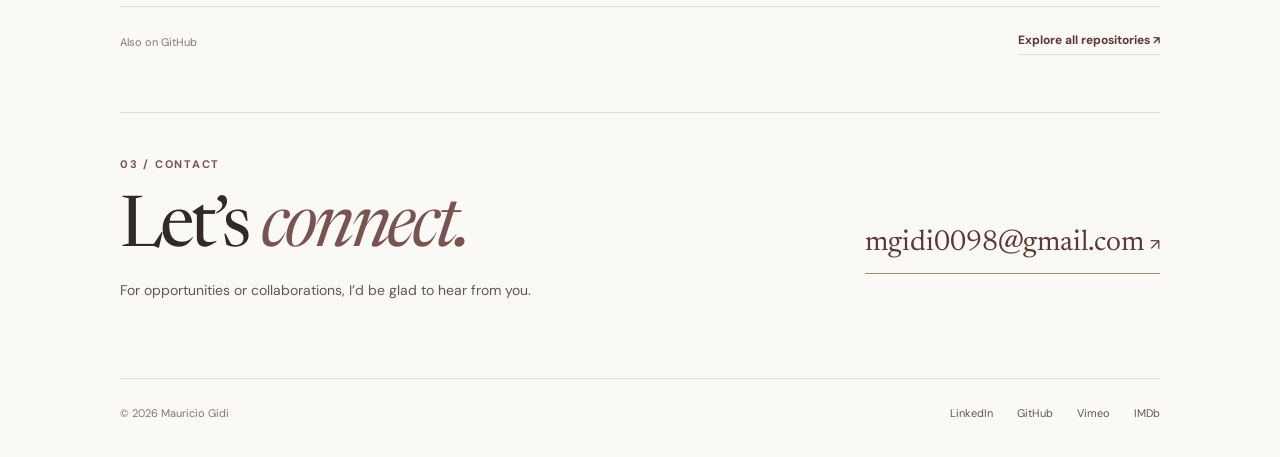
==== commit 0152cde5: "Redesign website with light editorial layout" ====
--- a/about/index.html
+++ b/about/index.html
@@ -1,175 +1,7 @@
 <!doctype html>
-<html lang="en">
-<head>
-  <meta charset="utf-8" />
-  <meta name="viewport" content="width=device-width, initial-scale=1" />
-
-  <title>About | Mauricio Gidi</title>
-  <meta name="description" content="About Mauricio Gidi: Nuke compositor moving into artist-facing tools, pipeline support, and production technology work." />
-  <meta name="author" content="Mauricio Gidi" />
-  <meta name="theme-color" content="#0b0f14" />
-
-  <link rel="canonical" href="https://mauricio-gidi.github.io/about/" />
-  <link rel="stylesheet" href="/assets/css/styles.css" />
-
-  <!-- Favicons -->
-  <link rel="icon" href="/favicon.ico" sizes="any" />
-  <link rel="icon" type="image/png" sizes="32x32" href="/assets/favicons/favicon-32x32.png" />
-  <link rel="icon" type="image/png" sizes="16x16" href="/assets/favicons/favicon-16x16.png" />
-  <link rel="apple-touch-icon" sizes="180x180" href="/assets/favicons/apple-touch-icon.png" />
-
-  <!-- Open Graph -->
-  <meta property="og:title" content="About | Mauricio Gidi" />
-  <meta property="og:description" content="Nuke compositor moving into artist-facing tools, pipeline support, and production technology work." />
-  <meta property="og:type" content="website" />
-  <meta property="og:url" content="https://mauricio-gidi.github.io/about/" />
-  <meta property="og:image" content="https://mauricio-gidi.github.io/assets/img/og/og-card.png" />
-  <meta property="og:image:width" content="1200" />
-  <meta property="og:image:height" content="630" />
-  <meta property="og:site_name" content="Mauricio Gidi" />
-
-  <!-- Twitter -->
-  <meta name="twitter:card" content="summary_large_image" />
-  <meta name="twitter:title" content="About | Mauricio Gidi" />
-  <meta name="twitter:description" content="Nuke compositor moving into artist-facing tools, pipeline support, and production technology work." />
-  <meta name="twitter:image" content="https://mauricio-gidi.github.io/assets/img/og/og-card.png" />
-</head>
-<body>
-  <a class="skip-link" href="#main">Skip to content</a>
-
-  <header class="container site-header">
-    <nav class="nav" aria-label="Primary">
-      <a class="brand" href="/" aria-label="Mauricio Gidi home">
-        <span class="badge">MG</span>
-        <span>
-          <span class="brand-name">Mauricio Gidi</span>
-          <span class="brand-subtitle">Pipeline / ATD · Nuke + Python · Artist Support</span>
-        </span>
-      </a>
-
-      <div class="nav-links">
-        <a href="/">Home</a>
-        <a href="/projects/">Projects</a>
-        <a href="/about/" class="active" aria-current="page">About</a>
-        <a href="/contact/">Contact</a>
-      </div>
-    </nav>
-  </header>
-
-  <main id="main" class="container">
-    <section class="hero about-hero-grid">
-      <div>
-        <p class="eyebrow">About</p>
-        <h1>I’m a Nuke compositor moving into artist-facing tools and pipeline support</h1>
-        <p class="lede">
-          My background is in Nuke compositing, but my current direction is Pipeline / ATD-oriented:
-          artist support, Nuke/Python tools, workflow troubleshooting, and practical production technology habits.
-        </p>
-        <p>
-          I care about tools and fixes artists can trust. My compositing background helps me understand why a technical issue matters:
-          not as an abstract bug, but as something that can block a shot, break a deadline, or make an artist afraid to change the setup.
-        </p>
-      </div>
-      <aside class="profile-signal photo-signal" aria-label="Mauricio Gidi portrait and professional focus">
-        <img class="profile-photo" src="/assets/img/profile/mauricio-gidi-portrait.webp" alt="Mauricio Gidi" />
-        <div class="profile-signal-copy">
-          <p class="eyebrow">Working style</p>
-          <h2>Clear, practical, low-risk support.</h2>
-          <p>Understand the artist goal, diagnose the real issue, make the smallest safe change, and turn repeated friction into better workflow.</p>
-        </div>
-      </aside>
-    </section>
-
-    <section aria-labelledby="support-heading">
-      <p class="eyebrow">Support mindset</p>
-      <h2 id="support-heading">How I support artists</h2>
-      <div class="support-diagram" aria-label="Artist support workflow">
-        <div class="support-node"><strong>Artist goal</strong><span>What needs to work?</span></div>
-        <div class="support-node"><strong>Diagnosis</strong><span>What is actually failing?</span></div>
-        <div class="support-node"><strong>Safe fix</strong><span>What is the smallest reliable change?</span></div>
-        <div class="support-node"><strong>Repeatable workflow</strong><span>What should be clearer next time?</span></div>
-      </div>
-      <div class="grid support-grid">
-        <article class="card support-card">
-          <h3>Listen before changing anything</h3>
-          <p>I first try to understand what the artist is trying to achieve, what changed recently, and what kind of problem they are actually facing.</p>
-        </article>
-
-        <article class="card support-card">
-          <h3>Find the real cause</h3>
-          <p>I look beyond the visible symptom: paths, versions, dependencies, color settings, render setup, environment mismatches, or workflow gaps.</p>
-        </article>
-
-        <article class="card support-card">
-          <h3>Fix safely</h3>
-          <p>I prefer small, reversible changes that preserve the artist’s work instead of broad changes that create new risk.</p>
-        </article>
-
-        <article class="card support-card">
-          <h3>Make it repeatable</h3>
-          <p>When the same issue appears more than once, I try to turn it into clearer documentation, a checklist, a shared setup, or a tool.</p>
-        </article>
-      </div>
-    </section>
-
-    <section aria-labelledby="focus-heading">
-      <h2 id="focus-heading">Technical focus</h2>
-      <div class="grid compact-grid">
-        <article class="card compact-card">
-          <h3>Nuke / compositing</h3>
-          <p>Nuke, NukeX, ACES, EXR workflows, roto/paint, tracking, keying, cleanup, element integration, Mocha Pro, and review-driven delivery.</p>
-        </article>
-
-        <article class="card compact-card">
-          <h3>Pipeline / tools</h3>
-          <p>Python, Nuke Python API, PySide2/PySide6, Qt UI development, JSON, GitHub, documentation, tool configuration, and safe defaults.</p>
-        </article>
-
-        <article class="card compact-card">
-          <h3>Support / production</h3>
-          <p>Artist troubleshooting, Maya-to-Nuke handoffs, folder structures, naming, versioning, render setup, file paths, and clear explanations.</p>
-        </article>
-
-        <article class="card compact-card">
-          <h3>Software foundations</h3>
-          <p>Java, object-oriented programming, data structures coursework, command-line basics, testing/documentation habits, and ongoing CS study.</p>
-        </article>
-      </div>
-    </section>
-
-    <section aria-labelledby="education-heading">
-      <h2 id="education-heading">Education</h2>
-      <div class="timeline">
-        <article class="timeline-item">
-          <h3>Harvard Extension School</h3>
-          <p>Computer Science coursework, including Java/OOP and data structures.</p>
-        </article>
-        <article class="timeline-item">
-          <h3>Vancouver Film School</h3>
-          <p>Diploma in Compositing with Honours.</p>
-        </article>
-        <article class="timeline-item">
-          <h3>Tecnológico de Monterrey</h3>
-          <p>BA in Digital Art, Visual Effects, with honours.</p>
-        </article>
-      </div>
-    </section>
-  </main>
-
-  <footer class="container">
-    <div class="footer">
-      <div>© <span id="y"></span> Mauricio Gidi</div>
-      <div class="footer-links">
-        <a href="https://github.com/Mauricio-Gidi" target="_blank" rel="noopener noreferrer">GitHub</a>
-        <a href="https://www.linkedin.com/in/mauricio-gidi-29689b22a/" target="_blank" rel="noopener noreferrer">LinkedIn</a>
-        <a href="https://vimeo.com/user203020207" target="_blank" rel="noopener noreferrer">Vimeo</a>
-        <a href="https://www.imdb.com/name/nm15902324/" target="_blank" rel="noopener noreferrer">IMDb</a>
-      </div>
-    </div>
-  </footer>
-
-  <script>
-    document.getElementById("y").textContent = new Date().getFullYear();
-  </script>
-</body>
-</html>
+<html lang="en"><head><meta charset="utf-8"><meta name="viewport" content="width=device-width,initial-scale=1">
+<title>About — Mauricio Gidi</title><meta name="robots" content="noindex">
+<link rel="canonical" href="https://mauricio-gidi.github.io/#background">
+<meta http-equiv="refresh" content="0; url=/#background">
+<script>location.replace('/#'+(location.hash ? location.hash.slice(1) : 'background'));</script>
+</head><body><p>This section is now on the <a href="/#background">homepage</a>.</p></body></html>
